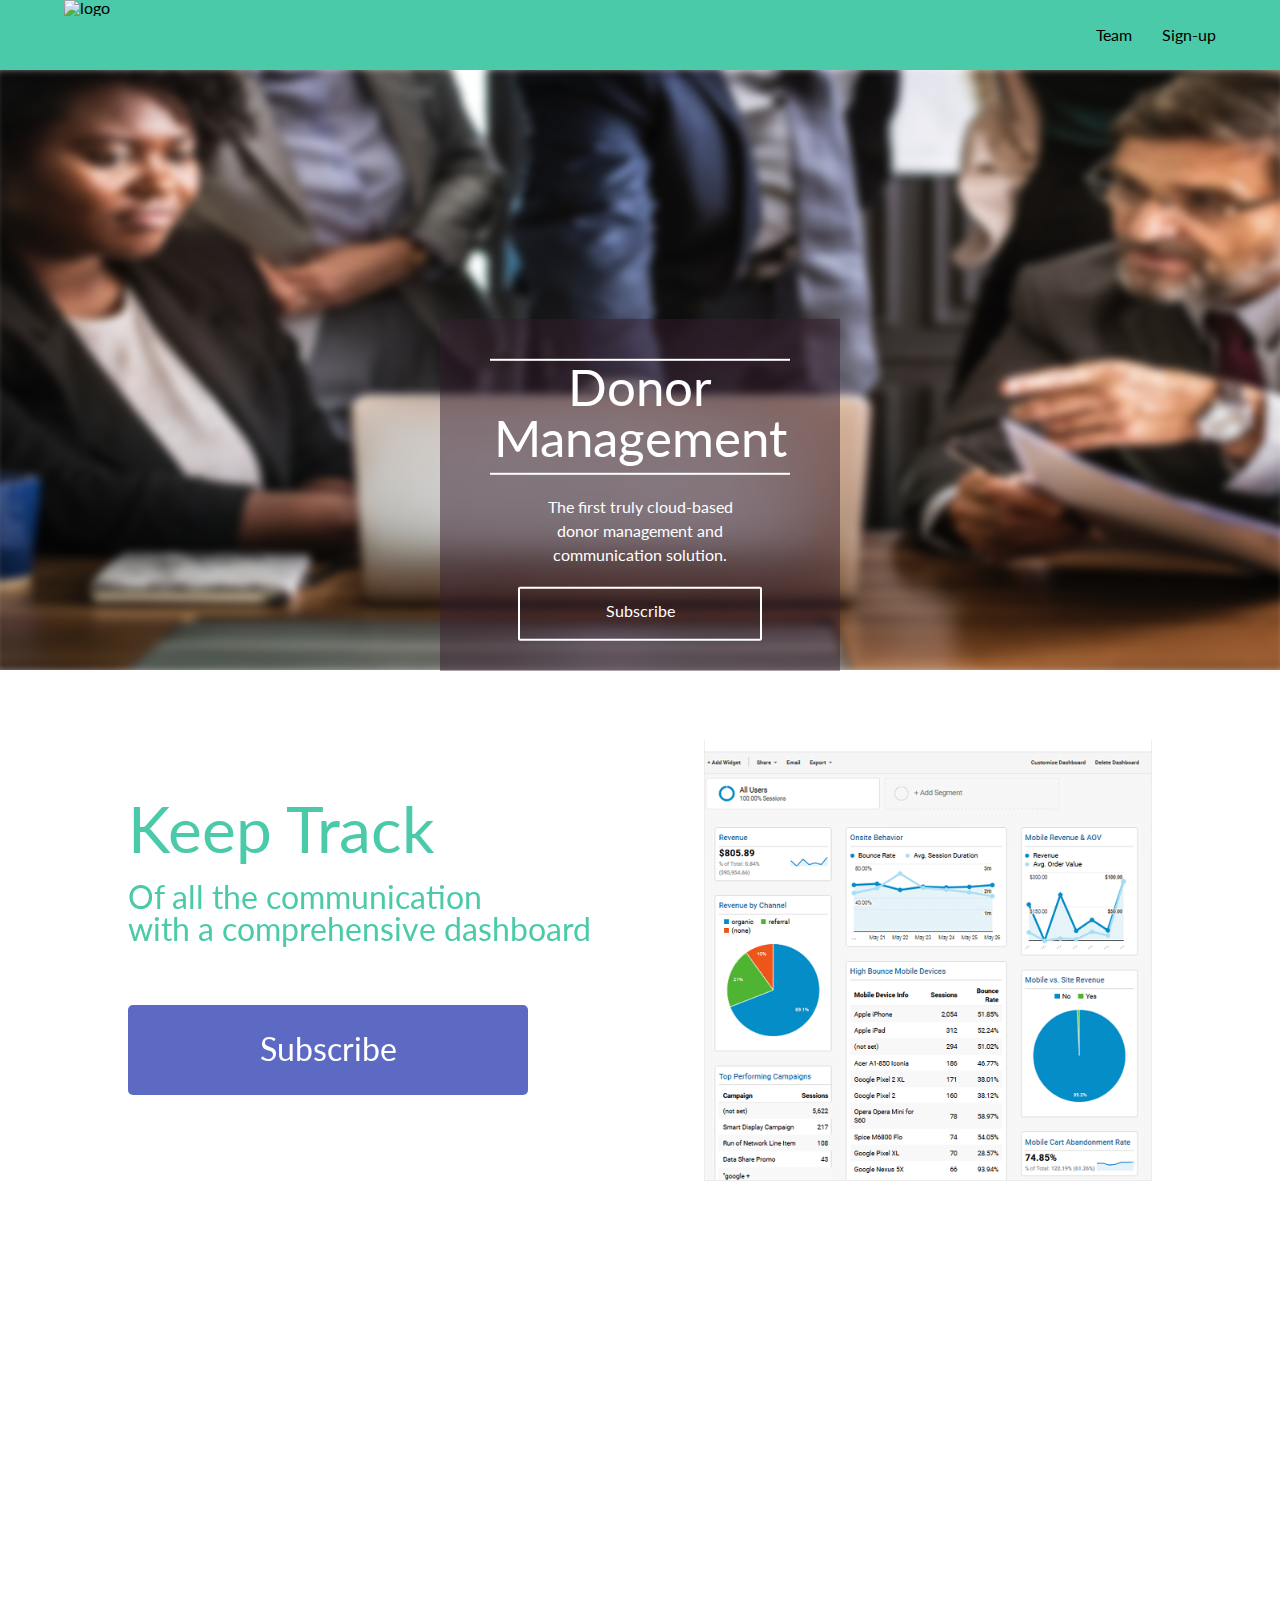
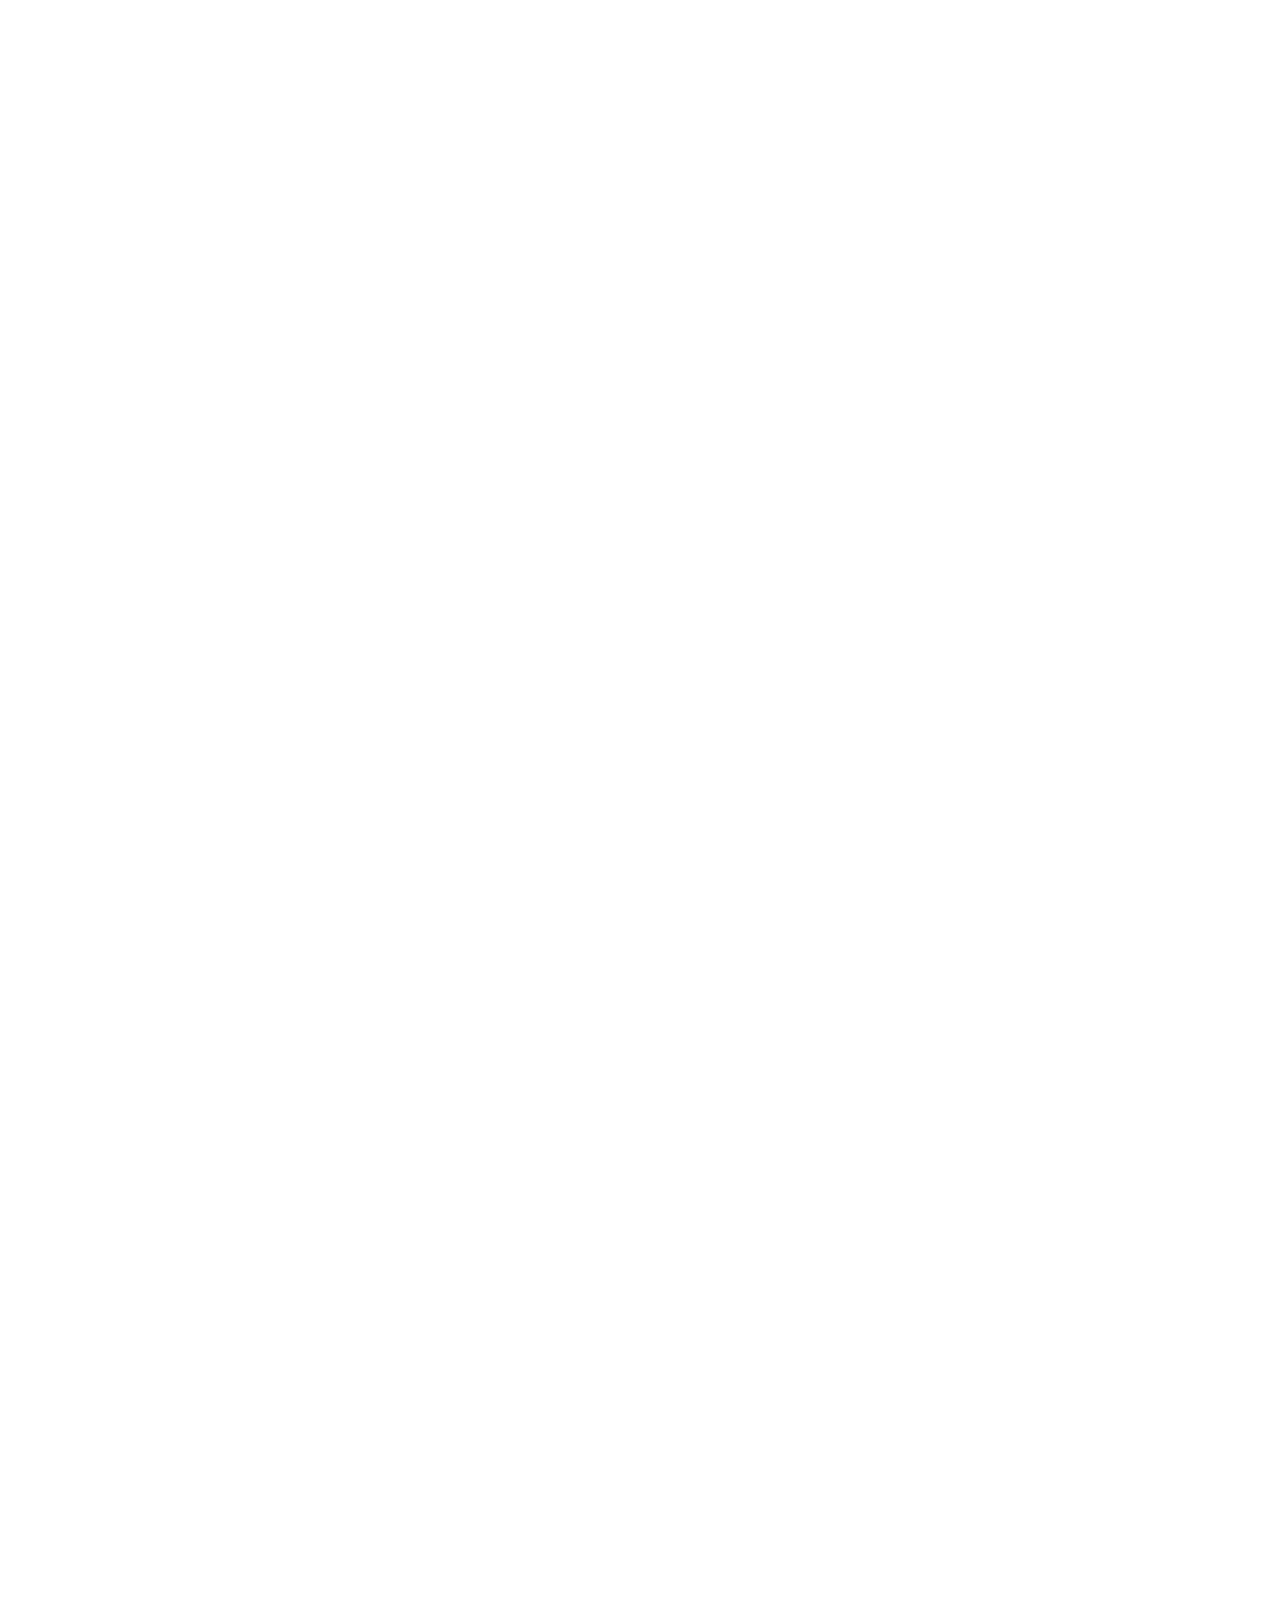
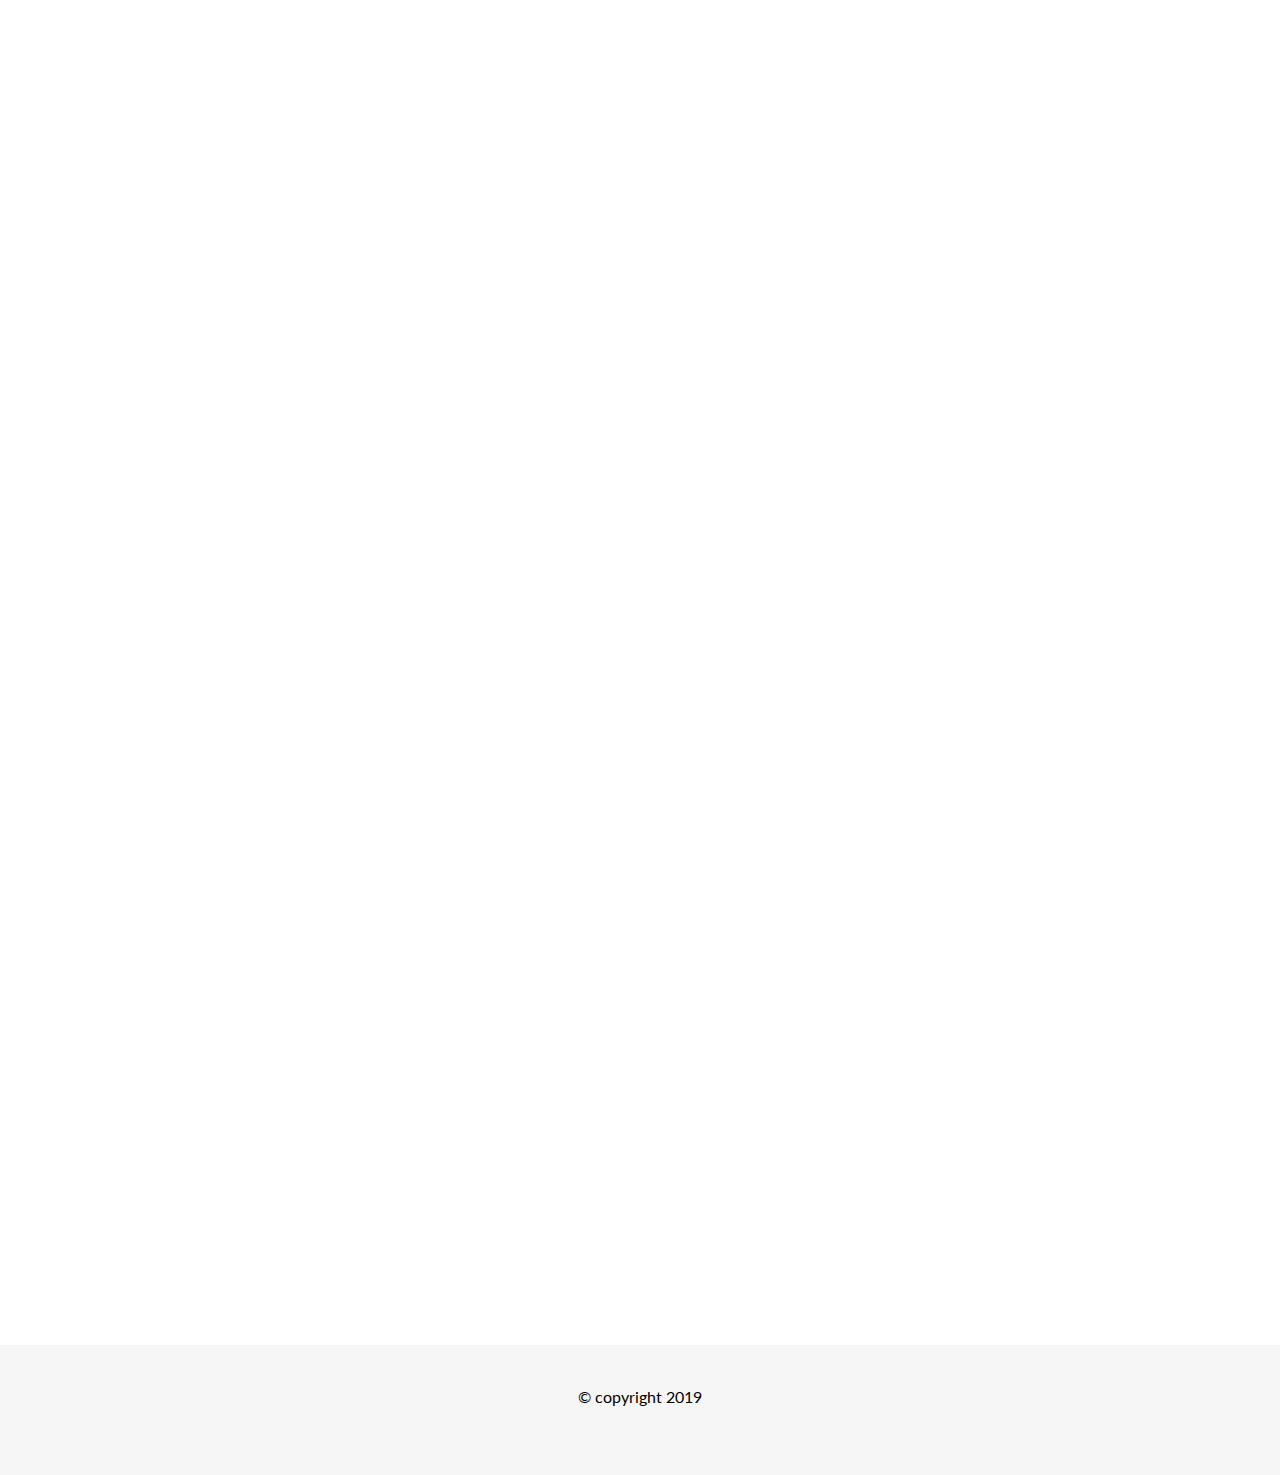
==== index.html @ 9c5316af "Completed features section" ====
<!DOCTYPE html>

<html lang="en">
<html>
  <head>
    <meta charset="utf-8">
    <meta name="viewport" content="width=device-width, initial-scale=1.0">

    <title>Donor Management</title>
    <link rel="icon" type="image/png" sizes="64x64" href="assets/favicon.png">
    <link rel="stylesheet" type="text/css" media="screen" href="./CSS/index.css" />
    <link href="https://fonts.googleapis.com/css?family=Lato" rel="stylesheet">
    <link rel="stylesheet" href="https://use.fontawesome.com/releases/v5.7.2/css/all.css" integrity="sha384-fnmOCqbTlWIlj8LyTjo7mOUStjsKC4pOpQbqyi7RrhN7udi9RwhKkMHpvLbHG9Sr" crossorigin="anonymous">
    <link rel="stylesheet" href="https://unpkg.com/aos@next/dist/aos.css" />
    <script src="javascript/index.js" async></script>
  </head>
  <body>
    <div class="container">
      <div class="navbar">
        <div class="logo">
          <img href="index.html" src="assets/logo-black.png" alt="logo">
          <!-- <h3>DM</h3> -->
        </div>
        
        <div class="nav-items">
          <nav>
            <a href="team/team.html">Team</a>
            <a href="https://donor-management-lambda.netlify.com/login">Sign-up</a>
          </nav>
        </div>
      </div>

<!-- Header image and text -->
      <header>
        <div class="img-container">
          <img src="assets/header-image.jpg" alt="">
          <div class="img-text">
            <h2>Donor Management</h2>
            <p>The first truly cloud-based <br> donor management and <br> communication solution.</p>
            <a href="https://donor-management-lambda.netlify.com/login">
              <div class="button">
                <p>Subscribe</p>
              </div>
            </a>
          </div>
        </div>
      </header>

<!-- main body and content of the page -->
      <div class="main-content">
        <section class="solution" data-aos="fade-in" data-aos-delay="100">
          <div class="solution-container">
            <div class="solution-heading">
              <h1>Keep Track</h1>
              <h3>Of all the communication <br> with a comprehensive dashboard</h3>
              <a href="https://donor-management-lambda.netlify.com/login">
                <div class="button">
                    <p>Subscribe</p>
                </div>
              </a>
            </div>
            <div class="small-image">
              <img src="assets/dashboard.png" alt="">
            </div>
          </div>
        </section>

        <section class="features" data-aos="fade-in" data-aos-delay="100">
          <div class="feature-container">
            <div class="feature">
              <img src="assets/access-donors.jpg" alt="">
              <div class="text">
                <h3>Create and manage Donor records</h3>
                <p>Users can create the database of Donors by importing them seamlessly from various sources. That data can be access and analysed anytime and anywhere in the world with an internet connection. The data can be updated anytime and the changes will be reflected in real time to all the users.</p>
              </div>
            </div>
            <div class="feature-reverse">
                <div class="text">
                  <h3>Access and manage campaign records</h3>
                  <p>With our application, users will have access to real time data related to their fund-raising campaign. Information like mode of donation, date, Donor's details, etc. Users can set a fund-raising target and keep track of the current situation. Users can also track and manage the data related to utilization of the funds raised in a campaign.</p>
                </div>
                <img src="assets/access-campaign.jpg" alt="">
            </div>
            <div class="feature">
                <img src="assets/email.jpg" alt="">
                <div class="text">
                  <h3>Auto emailing to all or selected Donors</h3>
                  <p>Users can record and update the contact details of their Donors. They can use it for contacting the Donors for future campaigns, or sharing fund-utilization status, or just for saying thank you. Users can also keep track of their correspondence with Donors like, last contacted, purpose of contacting, mode of contacting, or outcome of the same.</p>
                </div>
            </div>
            <div class="feature-reverse">
                <div class="text">
                  <h3>integrated accounting and marketing</h3>
                  <p>Donor Management application has an integrated accounting and marketing feature. With this, users can market their campaign, or cause, and maintain accounts for the same. This way users can have all the data ready for their reporting and tax filing purposes.</p>
                </div>
                <img src="assets/integerated.jpg" alt="">
            </div>
          </div>
        </section>

        <section class="customer-reviews" data-aos="fade-in" data-aos-delay="100">
          <h2>What our customers say about us? <h2>
          <div class="review">
            <img src="assets/display_pic.png" alt="">
            <p class="about">Bill Gates, Gates Foundation</p>
            <p>"This is the best thing ever happened to our Hospital!"</p>
          </div>
          <div class="review">
            <img src="assets/display_pic.png" alt="">
            <p class="about">Warren Buffet</p>
            <p>"I love DM. I'm going to hire them everytime for my fund-raising!"</p>
          </div>
          <div class="review">
            <img src="assets/display_pic.png" alt="">
            <p class="about">COO of Google Inc.</p>
            <p>"These guys are just awesome!"</p>
          </div>
          <div class="review">
            <img src="assets/display_pic.png" alt="">
            <p class="about">CTO of School Inc.</p>
            <p>"I just cannot tell you how happy I am with this!"</p>
          </div>
        </section>

        <section class="faqs" data-aos="fade-in" data-aos-delay="100">
          <h2>FAQ</h2>
          <div class="faq-container">
            <div class="faq">
              <p class="question">This is the best thing ever happened to our Hospital</p>
              <p class="answer">This is the best thing ever happened to our HospitalThis is the best thing ever happened to our HospitalThis is the best thing ever happened to our Hospital</p>
            </div>
            <div class="faq">
                <p class="question">This is the best thing ever happened to our Hospital</p>
                <p class="answer">This is the best thing ever happened to our HospitalThis is the best thing ever happened to our HospitalThis is the best thing ever happened to our Hospital</p>
            </div>
            <div class="faq">
                <p class="question">This is the best thing ever happened to our Hospital</p>
                <p class="answer">This is the best thing ever happened to our HospitalThis is the best thing ever happened to our HospitalThis is the best thing ever happened to our Hospital</p>
            </div>
            <div class="faq">
                <p class="question">This is the best thing ever happened to our Hospital</p>
                <p class="answer">This is the best thing ever happened to our HospitalThis is the best thing ever happened to our HospitalThis is the best thing ever happened to our Hospital</p>
            </div>
            <div class="faq">
                <p class="question">This is the best thing ever happened to our Hospital</p>
                <p class="answer">This is the best thing ever happened to our HospitalThis is the best thing ever happened to our HospitalThis is the best thing ever happened to our Hospital</p>
            </div>
            <div class="faq">
                <p class="question">This is the best thing ever happened to our Hospital</p>
                <p class="answer">This is the best thing ever happened to our HospitalThis is the best thing ever happened to our HospitalThis is the best thing ever happened to our Hospital</p>
            </div>
          </div>
        </section>

        <section class="subscribe" data-aos="fade-in" data-aos-delay="100">
          <h2>Think no more and claim your free first month!</h2>
          <a href="https://donor-management-lambda.netlify.com/login">
           <div class="button">
              <p>Subscribe</p>
            </div>
          </a>
        </section>

      </div>

      <footer>
          <div class="footer-content">
          <!-- <div class="contact">
            <i class="fab fa-facebook-f fa-2x"></i> 
            <i class="fab fa-twitter fa-2x"></i> 
            <i class="fab fa-linkedin-in fa-2x"></i>
            <i class="fab fa-instagram fa-2x"></i> 
          </div> -->

          <div class="copyright">
            <p>&copy copyright 2019</p>
          </div>
        </div>
      </footer>
    </div>
    <script src="https://unpkg.com/aos@next/dist/aos.js"></script>
    <script>
      AOS.init();
    </script>
  </body>
</html>
---- CSS/index.css ----
/* http://meyerweb.com/eric/tools/css/reset/ 
   v2.0 | 20110126
   License: none (public domain)
*/
html,
body,
div,
span,
applet,
object,
iframe,
h1,
h2,
h3,
h4,
h5,
h6,
p,
blockquote,
pre,
a,
abbr,
acronym,
address,
big,
cite,
code,
del,
dfn,
em,
img,
ins,
kbd,
q,
s,
samp,
small,
strike,
strong,
sub,
sup,
tt,
var,
b,
u,
i,
center,
dl,
dt,
dd,
ol,
ul,
li,
fieldset,
form,
label,
legend,
table,
caption,
tbody,
tfoot,
thead,
tr,
th,
td,
article,
aside,
canvas,
details,
embed,
figure,
figcaption,
footer,
header,
hgroup,
menu,
nav,
output,
ruby,
section,
summary,
time,
mark,
audio,
video {
  margin: 0;
  padding: 0;
  border: 0;
  font-size: 100%;
  font: inherit;
  vertical-align: baseline;
}
/* HTML5 display-role reset for older browsers */
article,
aside,
details,
figcaption,
figure,
footer,
header,
hgroup,
menu,
nav,
section {
  display: block;
}
body {
  line-height: 1;
}
ol,
ul {
  list-style: none;
}
blockquote,
q {
  quotes: none;
}
blockquote:before,
blockquote:after,
q:before,
q:after {
  content: '';
  content: none;
}
table {
  border-collapse: collapse;
  border-spacing: 0;
}
html,
body {
  font-family: 'Lato', sans-serif;
}
h1,
h2,
h3,
h4,
h5 {
  font-family: 'Lato', sans-serif;
}
h1 {
  font-size: 4rem;
  color: #4ACAA8;
}
h2 {
  font-size: 3.2rem;
  padding-bottom: 10px;
  color: #4ACAA8;
}
h3 {
  font-size: 2rem;
  padding-bottom: 10px;
  color: #4ACAA8;
}
h4 {
  font-size: 2.5rem;
  padding-bottom: 10px;
}
p {
  line-height: 1.5;
  font-size: 1rem;
  padding-bottom: 10px;
}
img {
  max-width: 100%;
  height: auto;
}
.container {
  width: 100%;
  margin: 0 auto;
}
@media (max-width: 550px) {
  .container {
    width: 90%;
  }
}
a {
  text-decoration: none;
}
.navbar {
  height: 70px;
  background-color: #4ACAA8;
  display: flex;
  justify-content: space-between;
  padding-left: 5%;
  padding-right: 5%;
  align-items: center;
  z-index: 100;
}
@media (max-width: 550px) {
}
.navbar nav {
  display: flex;
  width: 120px;
  justify-content: space-between;
}
@media (max-width: 550px) {
  .navbar nav {
    margin-bottom: 10px;
  }
}
.navbar nav a {
  cursor: pointer;
  text-decoration: none;
  color: black;
}
.logo {
  width: 70px;
  height: 70px;
  color: black;
}
@media (max-width: 550px) {
}
.logo h3 {
  color: black;
  padding-bottom: 0;
}
.logo img {
  width: 100%;
  height: 100%;
}
.img-container {
  width: 100%;
  height: 600px;
  overflow: hidden;
}
.img-container img {
  width: 100%;
  height: 100%;
  filter: blur(4px);
  transform: scale(1.01);
}
.img-container .img-text {
  color: #FFFFFF;
  position: absolute;
  width: 400px;
  background-color: black;
  background: rgba(52, 27, 43, 0.5);
  top: 55%;
  left: 50%;
  transform: translate(-50%, -50%);
  padding-top: 20px;
  padding-bottom: 20px;
  text-align: center;
}
@media (max-width: 550px) {
}
.img-container .img-text h2 {
  color: #FFFFFF;
  border-top: 2px solid #FFFFFF;
  border-bottom: 2px solid #FFFFFF;
  width: 300px;
  margin: 20px auto;
}
.img-container .img-text p {
  width: 250px;
  margin: auto;
}
.img-container .img-text .button {
  margin: 10px auto;
  width: 60%;
  height: 40px;
  padding-top: 10px;
  padding-bottom: auto;
  background-color: transparent;
  border-radius: 2px;
  text-align: center;
  font-size: 2rem;
  color: #FFFFFF;
  cursor: pointer;
  border: 2px solid #FFFFFF;
}
.img-container .img-text .button p {
  width: 100%;
}
.main-content {
  width: 100%;
  margin: 0 auto;
  padding: 0 0%;
}
/* ---------- Styling for solution section ---------- */
.solution {
  margin: 0 auto;
  padding: 20px 0;
}
.solution .solution-container {
  width: 80%;
  margin: 0 auto;
  margin-bottom: 20px;
  padding: 50px 0;
  display: flex;
  align-items: center;
  justify-content: space-between;
}
@media (max-width: 1200px) {
  .solution .solution-container {
    text-align: center;
    flex-direction: column;
  }
}
.solution .solution-container h1 {
  margin: 20px 0;
}
.solution .solution-container p {
  font-size: 1.6rem;
  color: #777777;
}
.solution .solution-container .button {
  margin: 50px auto;
  margin-left: 0;
  width: 400px;
  height: 70px;
  padding-top: 20px;
  padding-bottom: auto;
  background-color: #5C6AC4;
  border-radius: 5px;
  text-align: center;
  font-size: 2rem;
  color: #FFFFFF;
  cursor: pointer;
}
@media (max-width: 1200px) {
  .solution .solution-container .button {
    width: 100%;
    height: 50px;
    padding-top: 10px;
    padding-bottom: auto;
    background-color: #5C6AC4;
    border-radius: 5px;
    text-align: center;
    font-size: 2rem;
    color: #FFFFFF;
    cursor: pointer;
    padding-bottom: 10px;
  }
}
.solution .solution-container .button p {
  font-size: 2rem;
  color: #FFFFFF;
  padding-bottom: 0px;
}
.solution .solution-container .small-image {
  text-align: right;
}
@media (max-width: 1200px) {
  .solution .solution-container .small-image {
    text-align: center;
  }
}
.solution .solution-container .small-image img {
  width: 80%;
  height: 80%;
}
@media (max-width: 550px) {
  .solution .solution-container .small-image img {
    width: 100%;
    height: 100%;
  }
}
/* ---------- Styling for features section ---------- */
.features {
  background-color: #4ACAA8;
  padding: 30px 0;
}
.features .feature {
  display: flex;
  align-items: center;
  padding: 0 50px;
  margin: 30px 0;
}
@media (max-width: 550px) {
  .features .feature {
    display: flex;
    flex-direction: column;
  }
}
.features .feature .text {
  border-bottom: 2px solid #FFFFFF;
  padding-bottom: 30px;
}
.features .feature h3 {
  color: #FFFFFF;
}
.features .feature p {
  color: #FFFFFF;
}
.features .feature img {
  width: 250px;
  height: 250px;
  border-radius: 50%;
  margin: 0 30px;
}
@media (max-width: 550px) {
  .features .feature img {
    margin-bottom: 50px;
  }
}
.features .feature-reverse {
  display: flex;
  align-items: center;
  padding: 0 50px;
  margin: 30px 0;
}
@media (max-width: 550px) {
  .features .feature-reverse {
    display: flex;
    flex-direction: column-reverse;
  }
}
.features .feature-reverse .text {
  border-bottom: 2px solid #FFFFFF;
  padding-bottom: 30px;
}
.features .feature-reverse h3 {
  color: #FFFFFF;
}
.features .feature-reverse p {
  color: #FFFFFF;
}
.features .feature-reverse img {
  width: 250px;
  height: 250px;
  border-radius: 50%;
  margin: 0 30px;
}
@media (max-width: 550px) {
  .features .feature-reverse img {
    margin-bottom: 50px;
  }
}
.features .feature-container {
  width: 80%;
  margin: 0 auto;
  display: flex;
  justify-content: space-evenly;
  flex-wrap: wrap;
}
@media (max-width: 550px) {
  .features .feature-container {
    flex-direction: column;
  }
}
.features .feature-container .track {
  width: 25%;
  text-align: center;
  border-radius: 50%;
  margin: 20px 0;
}
@media (max-width: 550px) {
  .features .feature-container .track {
    width: 100%;
  }
}
.features .feature-container .track p {
  font-size: 1rem;
  margin: 15px 7px;
}
/* ---------- Styling for customer review section ---------- */
@keyframes fadein {
  from {
    opacity: 0;
  }
  to {
    opacity: 1;
  }
}
@keyframes fadeout {
  from {
    opacity: 1;
  }
  to {
    opacity: 0;
  }
}
.customer-reviews {
  padding: 40px;
  padding-top: 150px;
  text-align: center;
  height: 400px;
}
.customer-reviews h2 {
  color: #4ACAA8;
}
.customer-reviews .review {
  width: 40%;
  margin: 0 auto;
  margin-top: 40px;
  opacity: 1;
  animation: fadein 0.5s;
}
@media (max-width: 550px) {
  .customer-reviews .review {
    width: 100%;
  }
}
.customer-reviews .review-hide {
  display: none;
}
.customer-reviews img {
  width: 120px;
}
.customer-reviews .about {
  font-size: 1rem;
}
.customer-reviews p {
  font-size: 1.3rem;
  color: #777777;
}
/* ---------- Styling for FAQ section ---------- */
.faqs {
  text-align: center;
  background-color: #4ACAA8;
  padding-top: 30px;
  padding-bottom: 30px;
}
.faqs h2 {
  color: #FFFFFF;
}
.faqs .faq-container {
  width: 80%;
  display: flex;
  margin: 0 auto;
  flex-wrap: wrap;
  justify-content: space-around;
}
@media (max-width: 550px) {
  .faqs .faq-container {
    flex-direction: column;
  }
}
.faqs .faq-container .faq {
  width: 40%;
  text-align: left;
  margin-top: 40px;
  margin-bottom: 40px;
  color: black;
}
@media (max-width: 550px) {
  .faqs .faq-container .faq {
    width: 100%;
  }
}
.faqs .faq-container .faq p {
  font-size: 1.3rem;
}
.faqs .faq-container .question {
  font-weight: bold;
  font-style: italic;
}
/* ---------- Styling for subscribe section ---------- */
.subscribe {
  text-align: center;
  height: 300px;
  align-content: center;
  padding-top: 100px;
}
.subscribe .button {
  margin: 50px auto;
  width: 400px;
  height: 70px;
  padding-top: 20px;
  padding-bottom: auto;
  background-color: #5C6AC4;
  border-radius: 5px;
  text-align: center;
  font-size: 2rem;
  color: #FFFFFF;
  cursor: pointer;
}
@media (max-width: 550px) {
  .subscribe .button {
    width: 100%;
    height: 50px;
    padding-top: 10px;
    padding-bottom: auto;
    background-color: #5C6AC4;
    border-radius: 5px;
    text-align: center;
    font-size: 2rem;
    color: #FFFFFF;
    cursor: pointer;
    padding-bottom: 10px;
  }
}
.subscribe .button p {
  font-size: 2rem;
  color: #FFFFFF;
  padding-bottom: 0px;
}
footer {
  height: 70px;
  background-color: #F6F6F6;
  padding: 20px 0;
  padding-top: 40px;
}
@media (max-width: 550px) {
  footer {
    margin-top: 50px;
  }
}
.footer-content {
  width: 80%;
  margin: 0 auto;
}
.footer-content .contact {
  width: 30%;
  display: flex;
  justify-content: space-evenly;
  margin: 20px auto;
  margin-top: 40px;
}
@media (max-width: 550px) {
  .footer-content .contact {
    width: 60%;
  }
}
.footer-content .copyright {
  text-align: center;
}
.team {
  background-color: #F6F6F6;
  padding-top: 100px;
}
@media (max-width: 550px) {
  .team {
    text-align: center;
  }
}
.team h2,
.team h3 {
  color: black;
}
.team h3 {
  margin: 0 auto 20px 18%;
}
@media (max-width: 550px) {
  .team h3 {
    margin: auto;
  }
}
.team .team-member {
  padding: 50px 15% 50px 15%;
  display: flex;
  background-color: #F6F6F6;
}
@media (max-width: 550px) {
  .team .team-member {
    flex-direction: column;
  }
}
.team .team-member h3 {
  margin-left: 0;
}
@media (max-width: 550px) {
  .team .team-member h3 {
    margin-bottom: 20px;
  }
}
.team .team-member:hover {
  background-color: #FFFFFF;
}
.team .team-member img {
  width: 200px;
  height: 200px;
  border-radius: 50%;
  margin-right: 3%;
}
@media (max-width: 550px) {
  .team .team-member img {
    margin: 30px auto;
  }
}
@media (max-width: 550px) {
  .team .team-member p {
    margin-bottom: 20px;
  }
}
.team .team-member a {
  text-decoration: none;
}
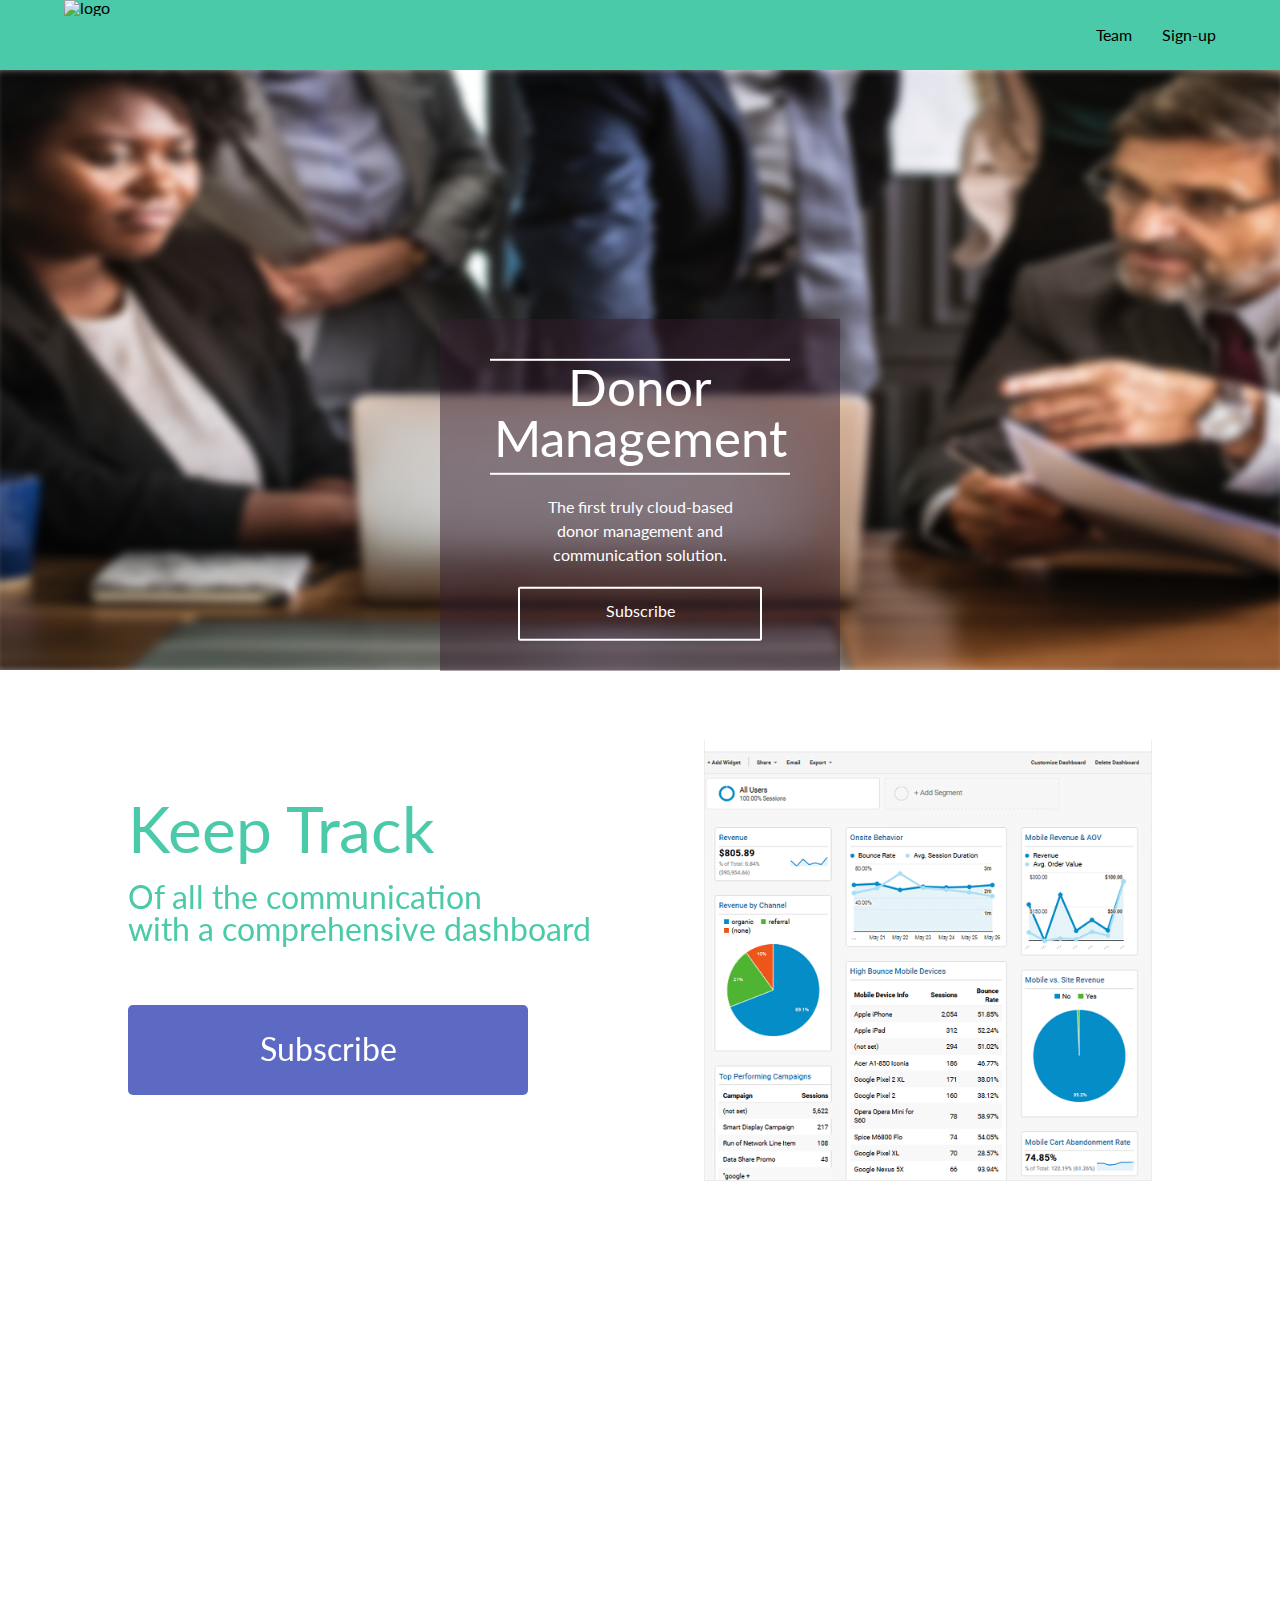
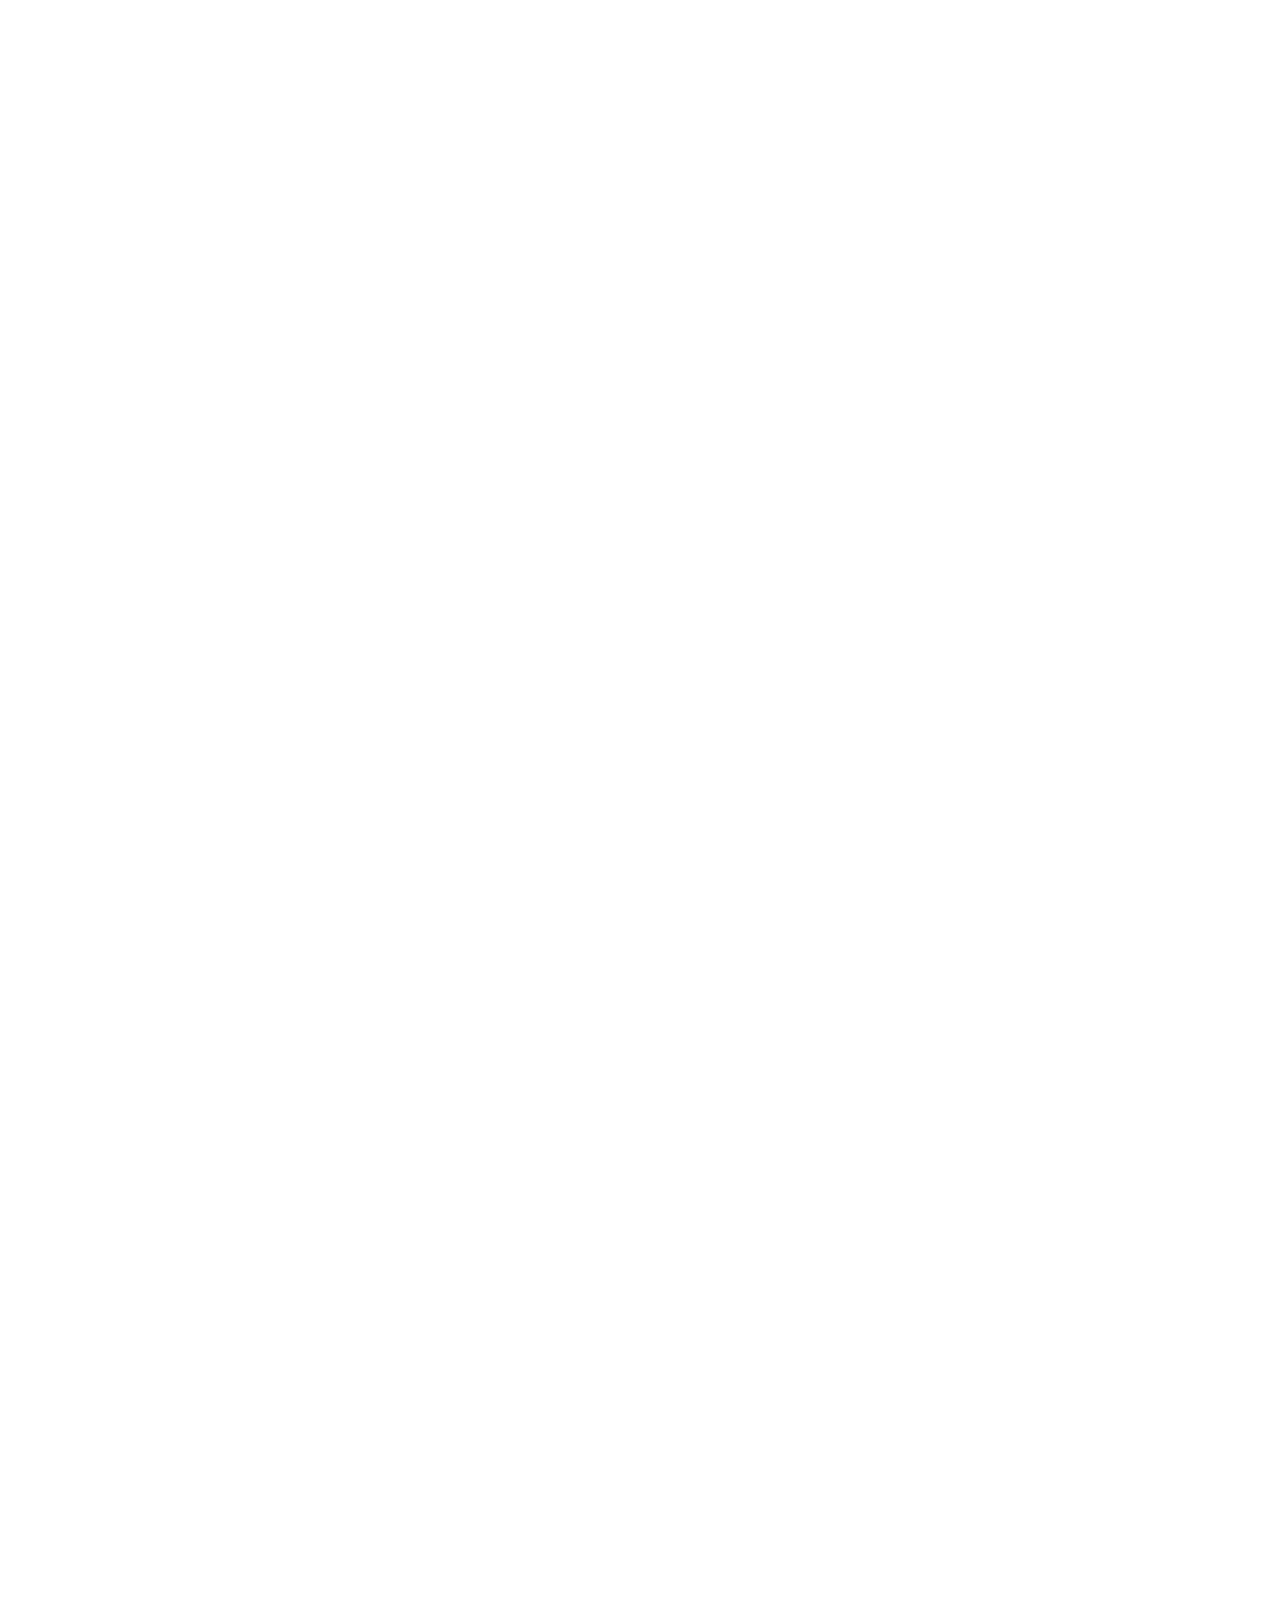
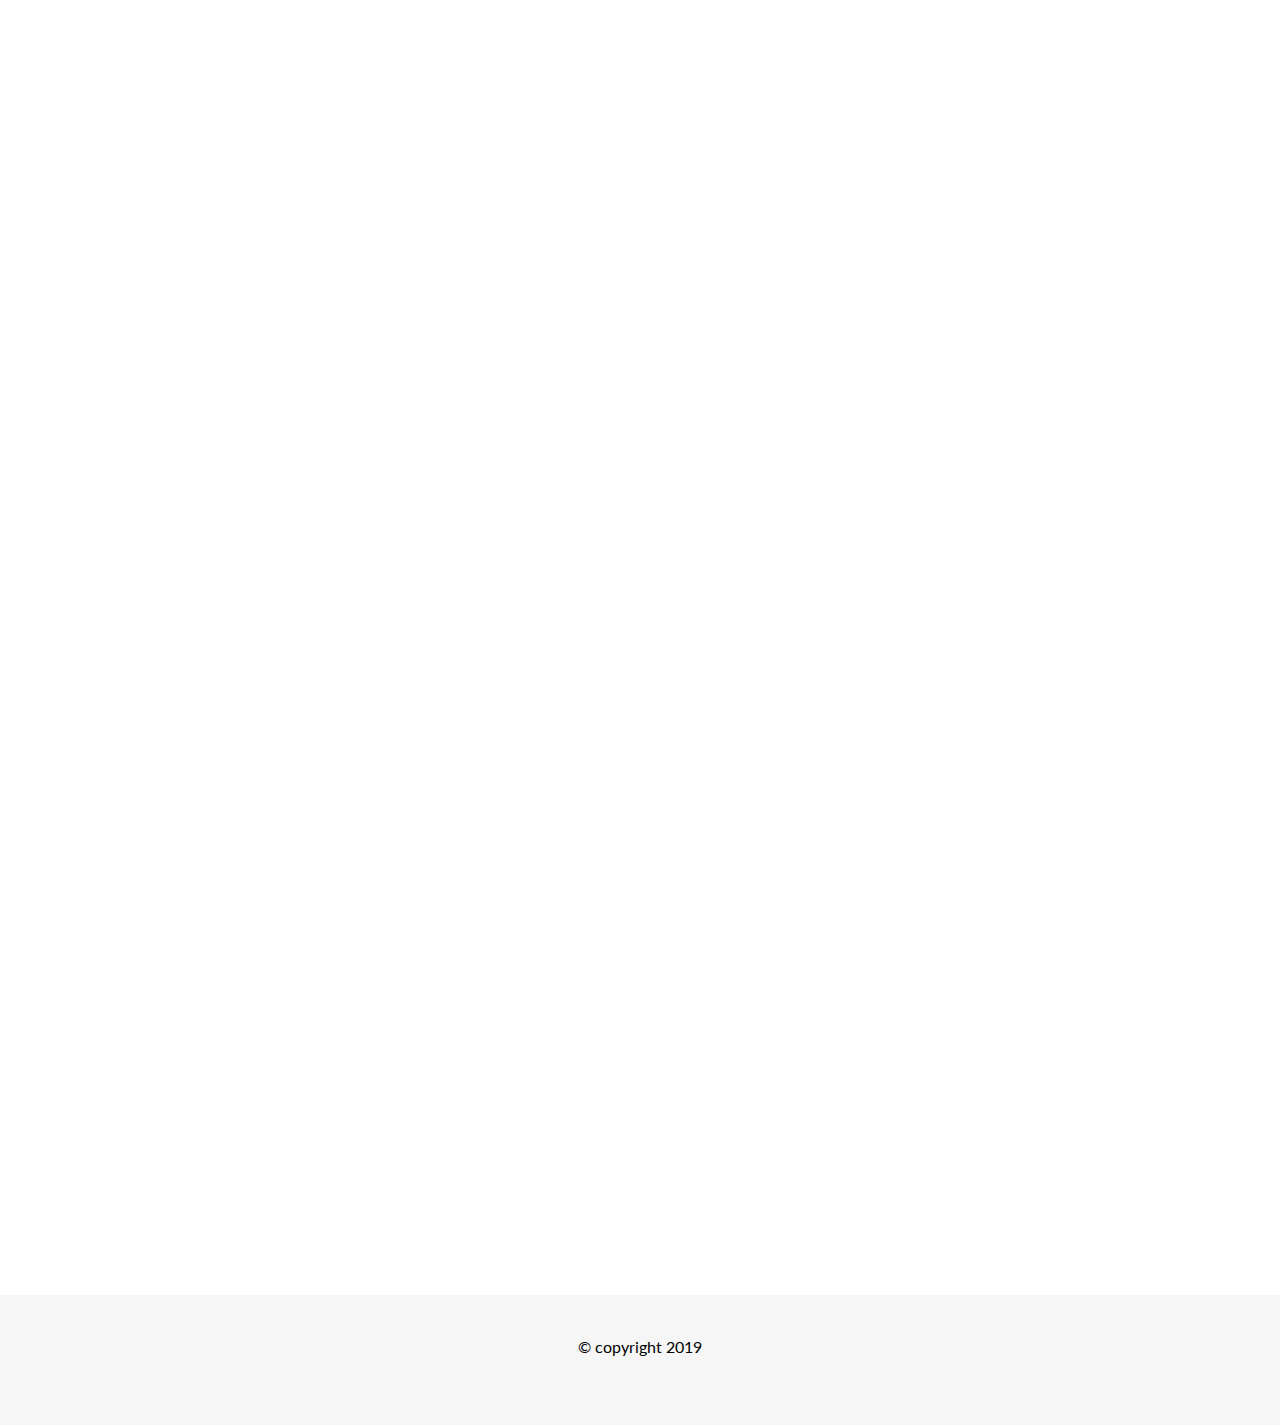
==== commit 701e48f2: "Completed customer review section." ====
--- a/index.html
+++ b/index.html
@@ -46,7 +46,8 @@
         </div>
       </header>
 
-<!-- main body and content of the page -->
+<!-- MAIN BODY ANND CONTENT OF THE PAGE -->
+<!-- Solution section -->
       <div class="main-content">
         <section class="solution" data-aos="fade-in" data-aos-delay="100">
           <div class="solution-container">
@@ -65,19 +66,20 @@
           </div>
         </section>
 
+<!-- features section -->
         <section class="features" data-aos="fade-in" data-aos-delay="100">
           <div class="feature-container">
             <div class="feature">
               <img src="assets/access-donors.jpg" alt="">
               <div class="text">
                 <h3>Create and manage Donor records</h3>
-                <p>Users can create the database of Donors by importing them seamlessly from various sources. That data can be access and analysed anytime and anywhere in the world with an internet connection. The data can be updated anytime and the changes will be reflected in real time to all the users.</p>
+                <p>Users can create a database of Donors by importing them seamlessly from various sources. That data can be accessed and analyzed anytime and anywhere in the world with an internet connection. The data can be updated anytime and the changes will be reflected in real time to all the users.</p>
               </div>
             </div>
             <div class="feature-reverse">
                 <div class="text">
                   <h3>Access and manage campaign records</h3>
-                  <p>With our application, users will have access to real time data related to their fund-raising campaign. Information like mode of donation, date, Donor's details, etc. Users can set a fund-raising target and keep track of the current situation. Users can also track and manage the data related to utilization of the funds raised in a campaign.</p>
+                  <p>With our application, users will have access to real-time data related to their fund-raising campaign. Information like mode of donation, date, Donor's details, etc. Users can set a fund-raising target and keep track of the current situation. Users can also track and manage the data related to the utilization of the funds raised in a campaign.</p>
                 </div>
                 <img src="assets/access-campaign.jpg" alt="">
             </div>
@@ -85,7 +87,7 @@
                 <img src="assets/email.jpg" alt="">
                 <div class="text">
                   <h3>Auto emailing to all or selected Donors</h3>
-                  <p>Users can record and update the contact details of their Donors. They can use it for contacting the Donors for future campaigns, or sharing fund-utilization status, or just for saying thank you. Users can also keep track of their correspondence with Donors like, last contacted, purpose of contacting, mode of contacting, or outcome of the same.</p>
+                  <p>Users can record and update the contact details of their Donors. They can use it for contacting the Donors for future campaigns or sharing fund-utilization status, or just for saying thank you. Users can also keep track of their correspondence with Donors like, last contacted, the purpose of contacting, mode of contact, or outcome of the same.</p>
                 </div>
             </div>
             <div class="feature-reverse">
@@ -98,30 +100,32 @@
           </div>
         </section>
 
+<!-- Customer reviews section -->
         <section class="customer-reviews" data-aos="fade-in" data-aos-delay="100">
           <h2>What our customers say about us? <h2>
           <div class="review">
-            <img src="assets/display_pic.png" alt="">
-            <p class="about">Bill Gates, Gates Foundation</p>
-            <p>"This is the best thing ever happened to our Hospital!"</p>
+            <img src="assets/reviewer1.jpeg" alt="">
+            <p class="about">Frank Murray <br> Executive Director of Murray Foundation</p>
+            <p>"Their software has so many useful features. They have made our job easy."</p>
           </div>
           <div class="review">
-            <img src="assets/display_pic.png" alt="">
-            <p class="about">Warren Buffet</p>
-            <p>"I love DM. I'm going to hire them everytime for my fund-raising!"</p>
+            <img src="assets/reviewer2.png" alt="">
+            <p class="about">Diana Graham <br> President of Child Care Association</p>
+            <p>"Me and my team just love DM! I'm glad we used DM for our campaign."</p>
           </div>
           <div class="review">
-            <img src="assets/display_pic.png" alt="">
-            <p class="about">COO of Google Inc.</p>
-            <p>"These guys are just awesome!"</p>
+            <img src="assets/reviewer3.jpeg" alt="">
+            <p class="about">Rebecca Sharp <br> COO of Apollo Hospitals</p>
+            <p>"DM is just awesome! Too good to be true."</p>
           </div>
           <div class="review">
-            <img src="assets/display_pic.png" alt="">
-            <p class="about">CTO of School Inc.</p>
-            <p>"I just cannot tell you how happy I am with this!"</p>
+            <img src="assets/reviewer4.jpg" alt="">
+            <p class="about">Rajeev Khandelwal <br> National Elementary School</p>
+            <p>"My team is very happy with this application. I recommend it to every organization dealing with donor management."</p>
           </div>
         </section>
 
+<!-- FAQs section -->
         <section class="faqs" data-aos="fade-in" data-aos-delay="100">
           <h2>FAQ</h2>
           <div class="faq-container">
--- a/CSS/index.css
+++ b/CSS/index.css
@@ -473,12 +473,13 @@
 }
 .customer-reviews {
   padding: 40px;
-  padding-top: 150px;
+  padding-top: 100px;
   text-align: center;
   height: 400px;
 }
 .customer-reviews h2 {
   color: #4ACAA8;
+  padding-bottom: 30px;
 }
 .customer-reviews .review {
   width: 40%;
@@ -496,7 +497,8 @@
   display: none;
 }
 .customer-reviews img {
-  width: 120px;
+  width: 150px;
+  border-radius: 50%;
 }
 .customer-reviews .about {
   font-size: 1rem;
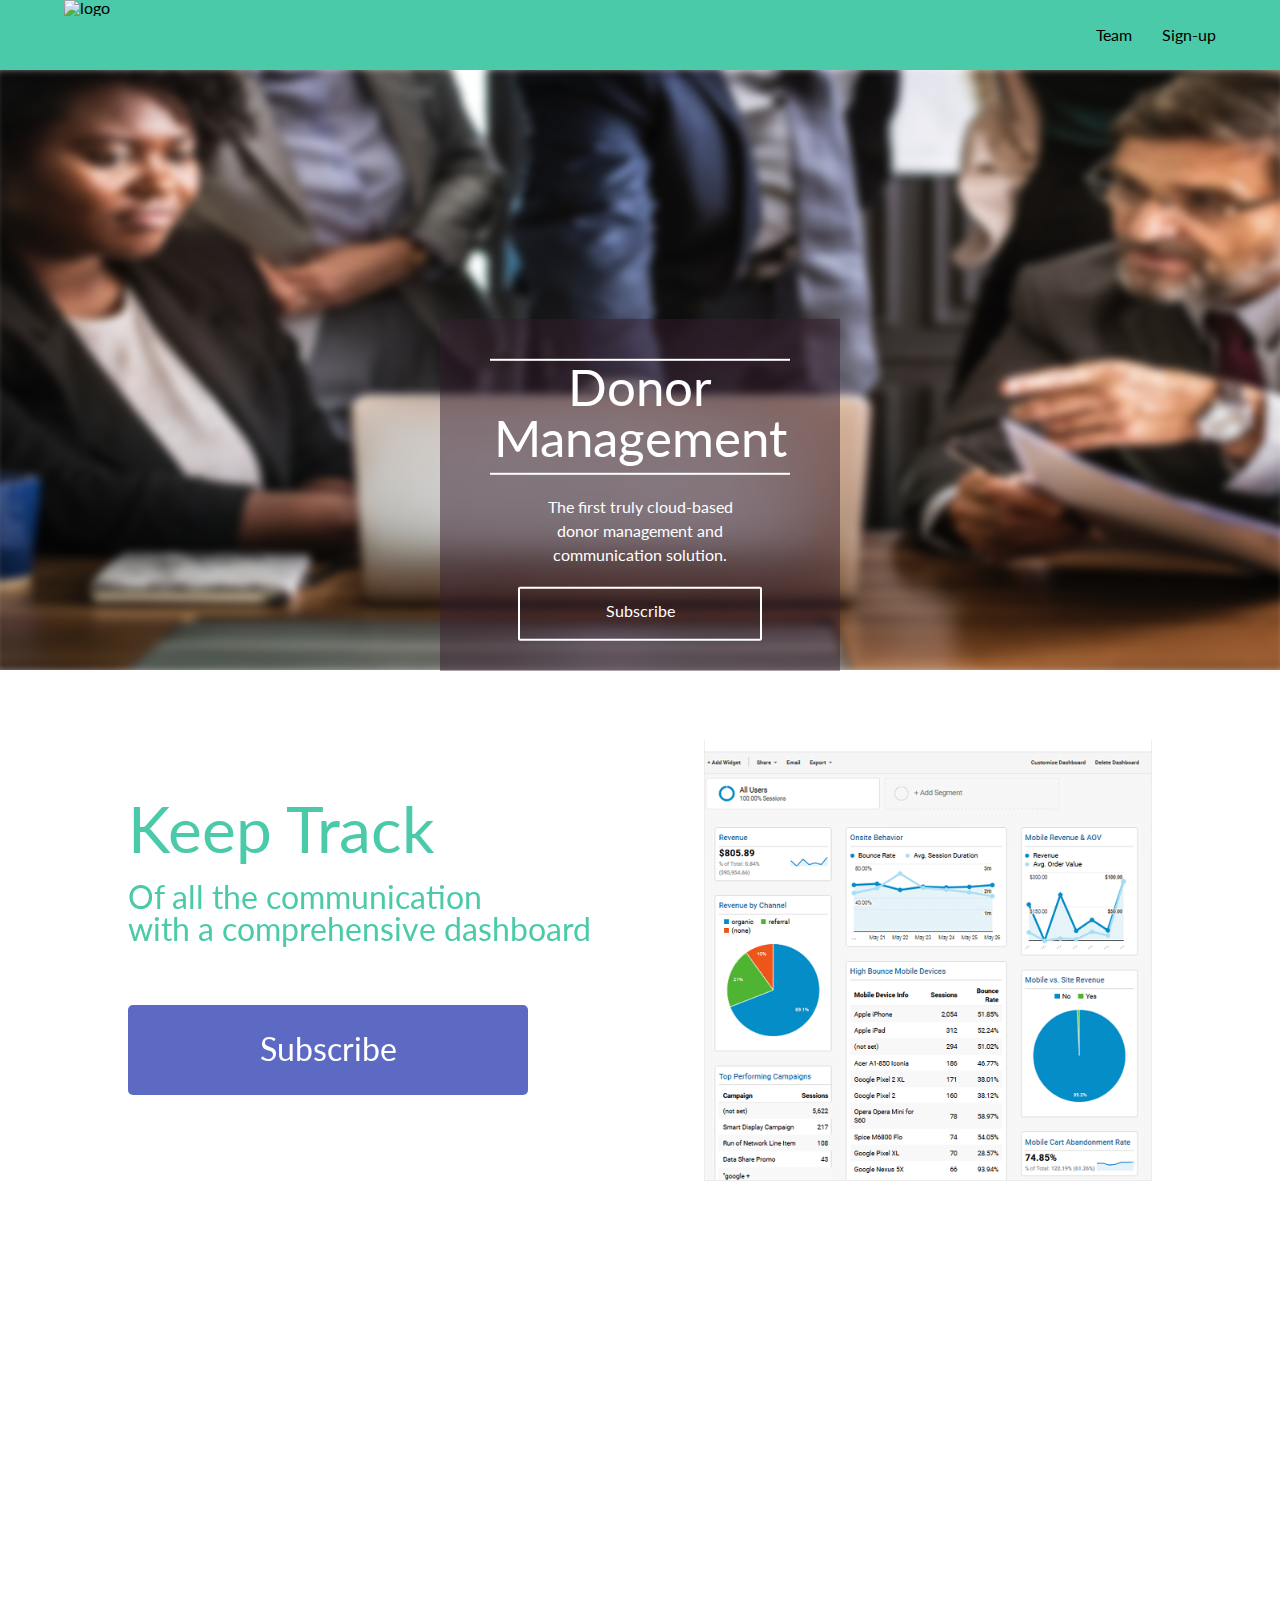
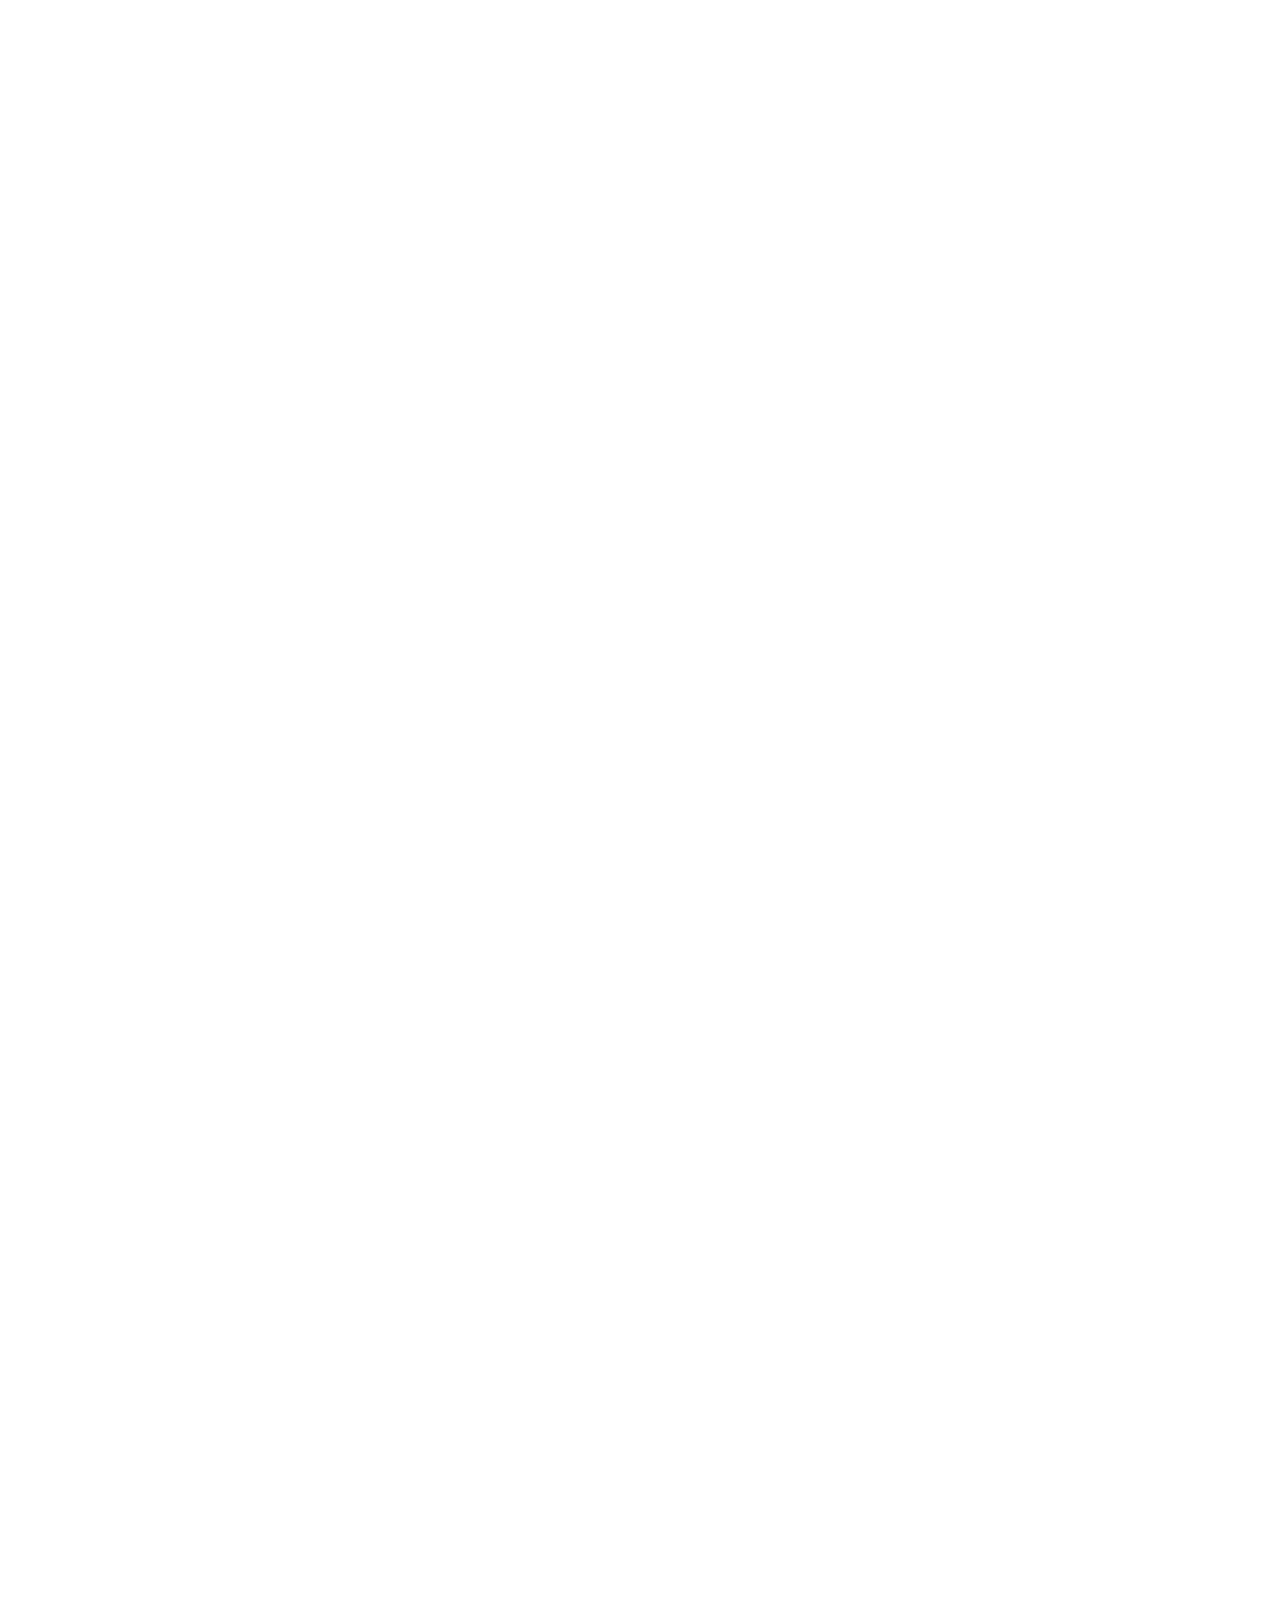
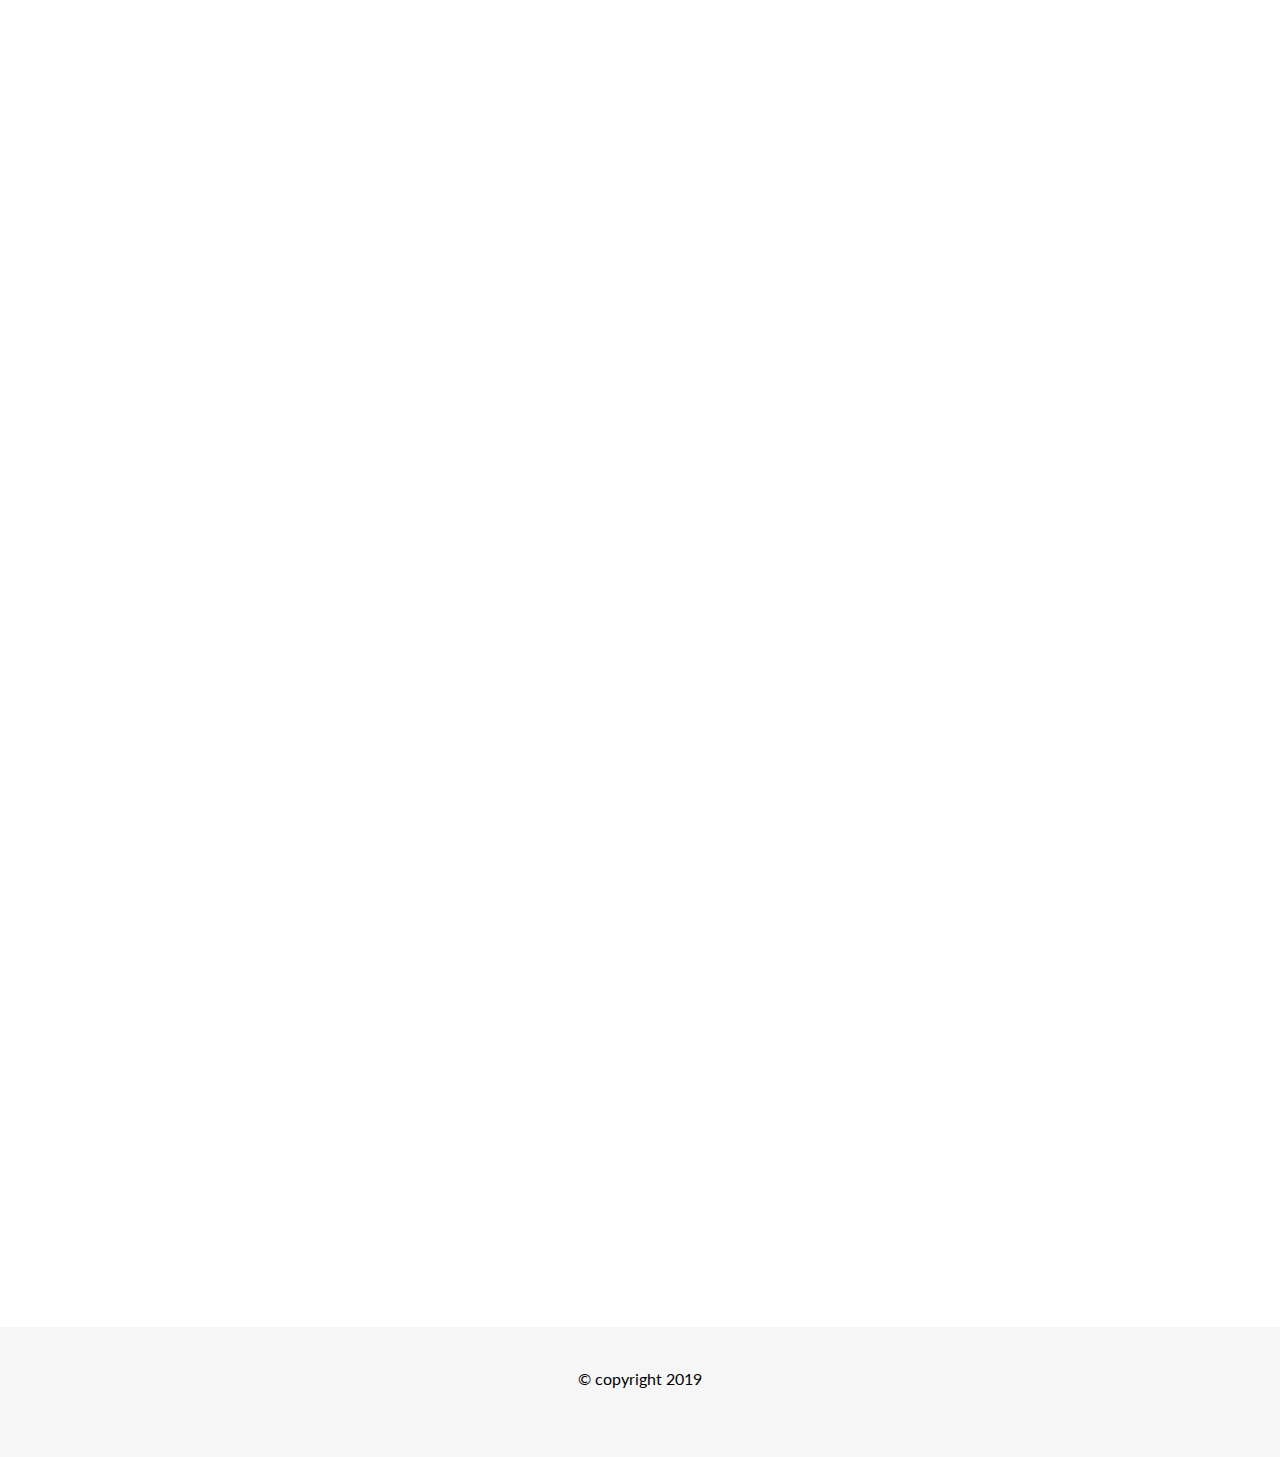
==== commit cf82ddd9: "Completed FAQ section." ====
--- a/index.html
+++ b/index.html
@@ -130,28 +130,28 @@
           <h2>FAQ</h2>
           <div class="faq-container">
             <div class="faq">
-              <p class="question">This is the best thing ever happened to our Hospital</p>
-              <p class="answer">This is the best thing ever happened to our HospitalThis is the best thing ever happened to our HospitalThis is the best thing ever happened to our Hospital</p>
+              <p class="question">What is Donor Management (DM)?</p>
+              <p class="answer">DM is a cloud-based application designed to make your fund-raising smarter and faster by centralizing donor information and logging their interactions with you.</p>
             </div>
             <div class="faq">
-                <p class="question">This is the best thing ever happened to our Hospital</p>
-                <p class="answer">This is the best thing ever happened to our HospitalThis is the best thing ever happened to our HospitalThis is the best thing ever happened to our Hospital</p>
+                <p class="question">How DM can help us in fund-raising?</p>
+                <p class="answer">DM helps you keep track of all your customer information and interactions in a single place. Log calls, respond to hot leads, work opportunities, and check dashboards no matter where you are.</p>
             </div>
             <div class="faq">
-                <p class="question">This is the best thing ever happened to our Hospital</p>
-                <p class="answer">This is the best thing ever happened to our HospitalThis is the best thing ever happened to our HospitalThis is the best thing ever happened to our Hospital</p>
+                <p class="question">Is my organization to small to use DM?</p>
+                <p class="answer">DM is a cloud-based, software-as-a-service (SaaS) model, so the software scales easily to accommodate every organization size, from individual fund-raisers to global fund-raisers.</p>
             </div>
             <div class="faq">
-                <p class="question">This is the best thing ever happened to our Hospital</p>
-                <p class="answer">This is the best thing ever happened to our HospitalThis is the best thing ever happened to our HospitalThis is the best thing ever happened to our Hospital</p>
+                <p class="question">Does DM work on my mobile device?</p>
+                <p class="answer">Yes. Our DM web app is supported on mobile devices through a web browser with internet connection.</p>
             </div>
             <div class="faq">
-                <p class="question">This is the best thing ever happened to our Hospital</p>
-                <p class="answer">This is the best thing ever happened to our HospitalThis is the best thing ever happened to our HospitalThis is the best thing ever happened to our Hospital</p>
+                <p class="question">How secure is my data on DM's servers?</p>
+                <p class="answer">DM is built on a robust and flexible security architecture trusted by companies around the world, including those in the most heavily regulated industries — from financial services, to healthcare, to the government.</p>
             </div>
             <div class="faq">
-                <p class="question">This is the best thing ever happened to our Hospital</p>
-                <p class="answer">This is the best thing ever happened to our HospitalThis is the best thing ever happened to our HospitalThis is the best thing ever happened to our Hospital</p>
+                <p class="question">How long is the DM setup process?</p>
+                <p class="answer">The time it takes to configure DM differs depending on your use case, yet compared to non-cloud-based applications, setup is a breeze. And for less complicated campaigns, you can be up and running in a matter of minutes.</p>
             </div>
           </div>
         </section>
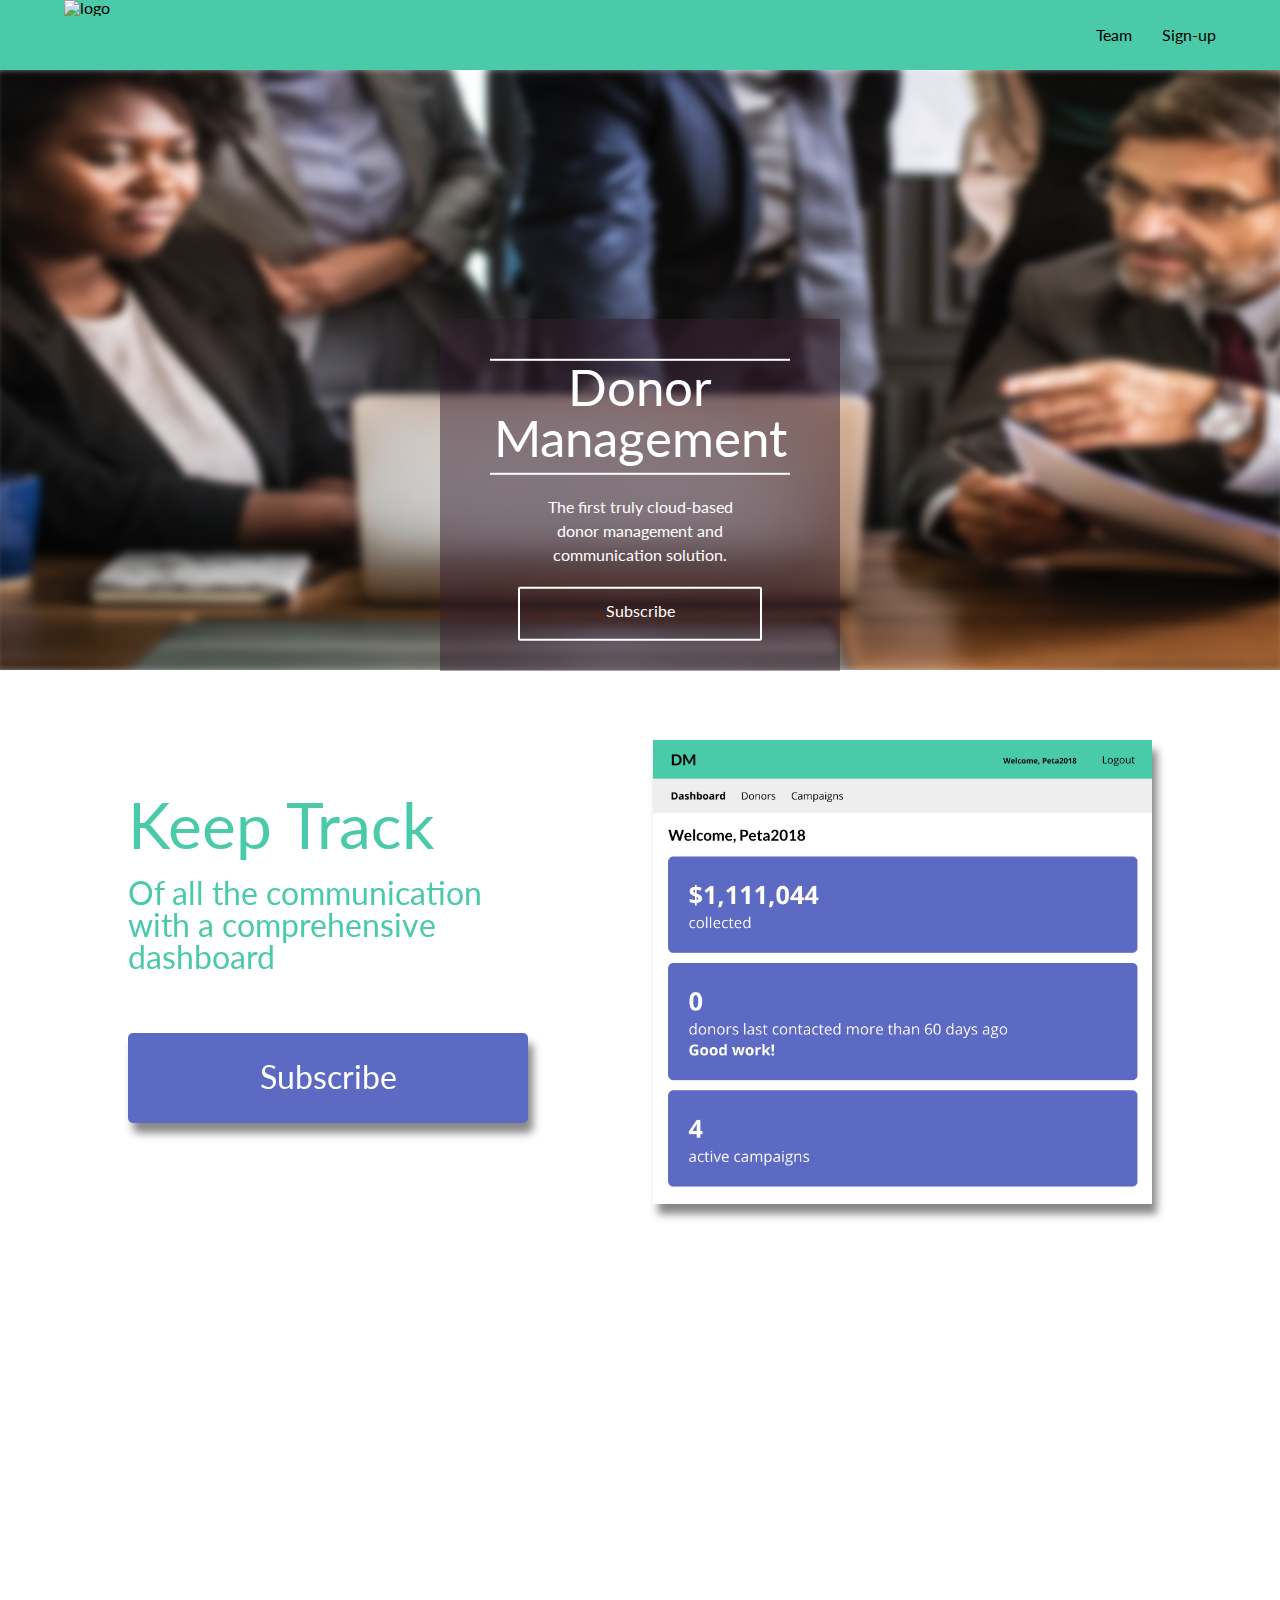
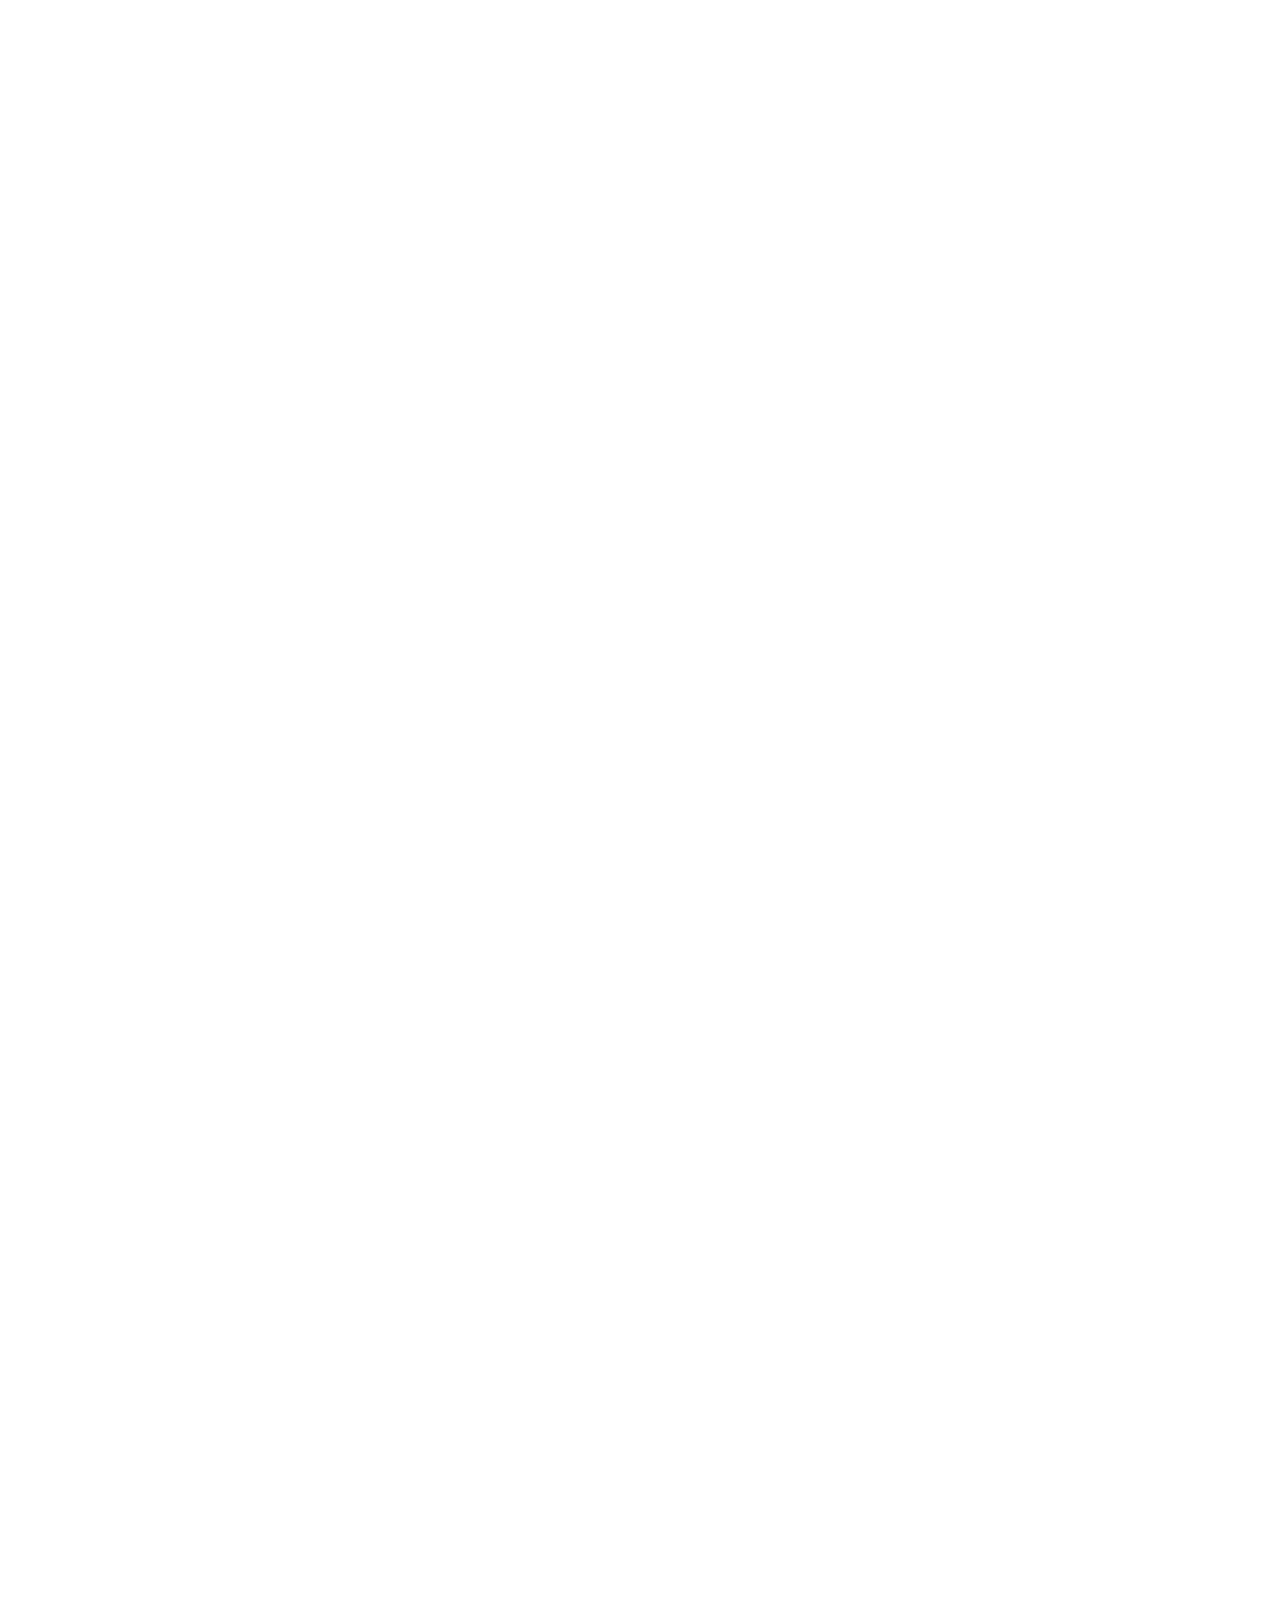
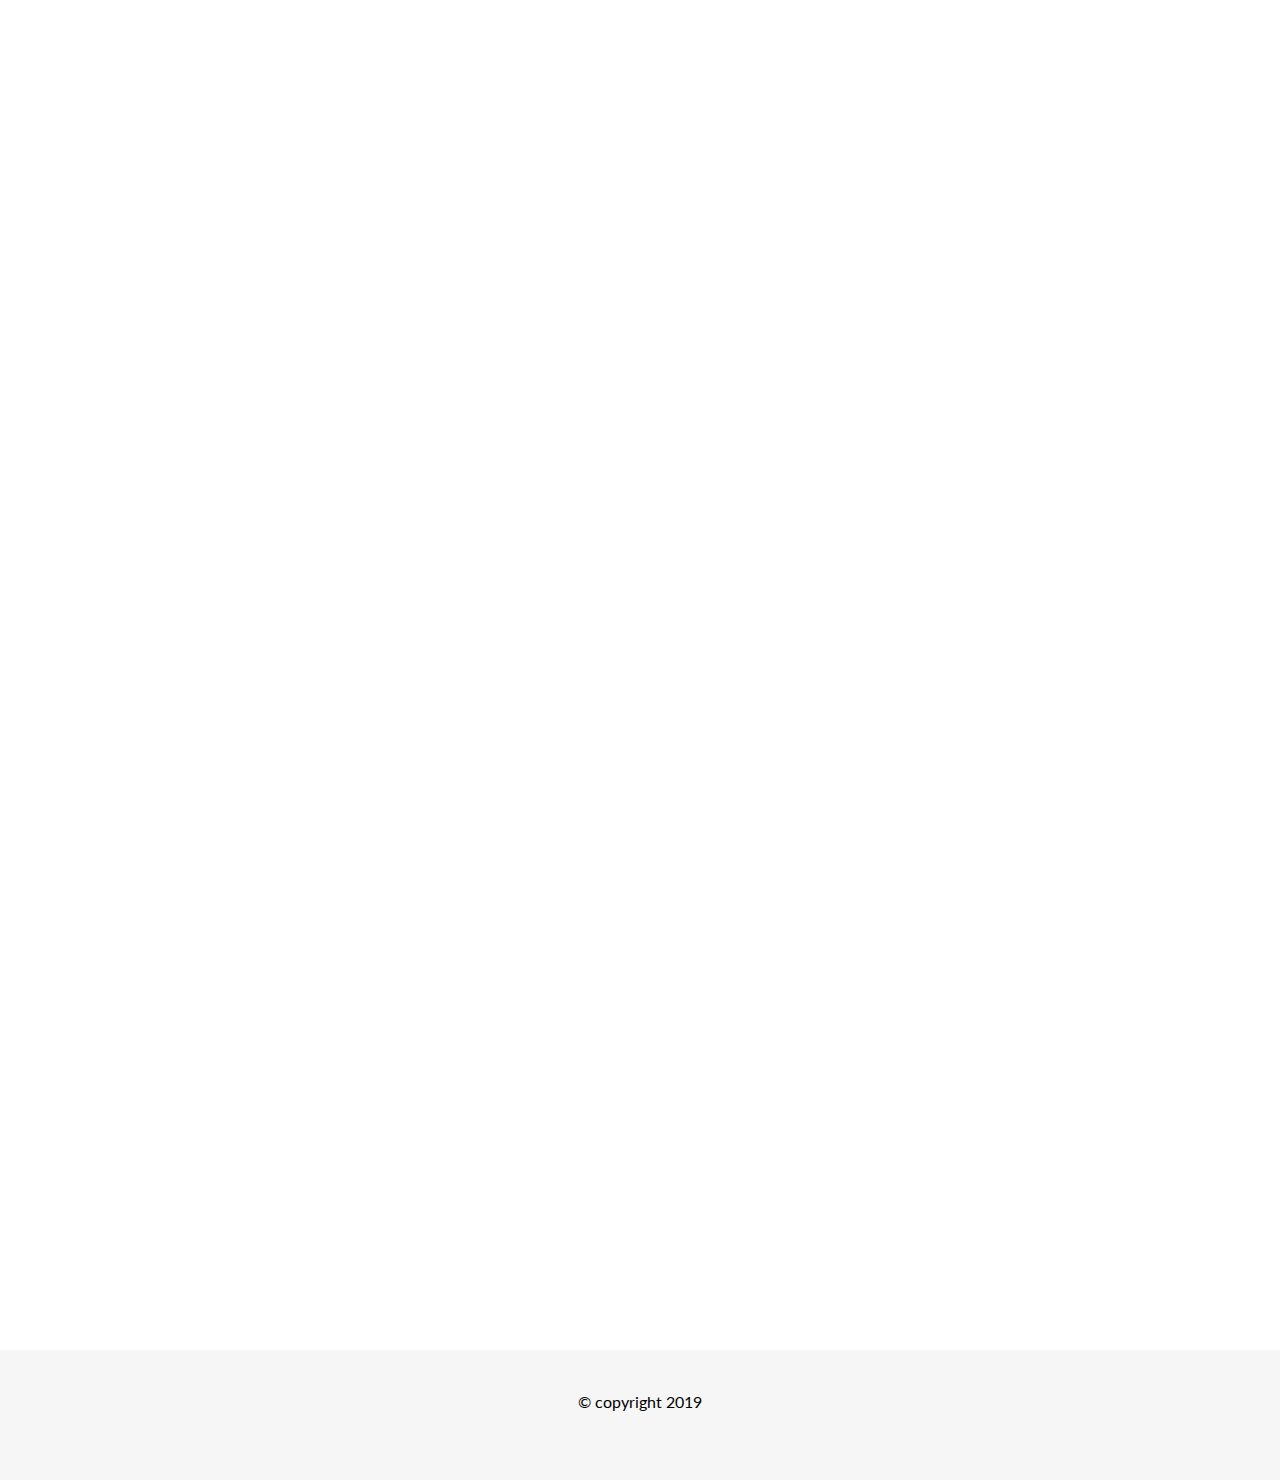
==== commit 738552dc: "Fixed a bug on the last subscribe button" ====
--- a/index.html
+++ b/index.html
@@ -156,15 +156,17 @@
           </div>
         </section>
 
+<!-- Subscribe section -->
         <section class="subscribe" data-aos="fade-in" data-aos-delay="100">
           <h2>Think no more and claim your free first month!</h2>
-          <a href="https://donor-management-lambda.netlify.com/login">
-           <div class="button">
-              <p>Subscribe</p>
-            </div>
-          </a>
+          <div class="button-container">
+            <a href="https://donor-management-lambda.netlify.com/login">
+              <div class="button">
+                <p>Subscribe</p>
+              </div>
+            </a>
+          </div>
         </section>
-
       </div>
 
       <footer>
--- a/CSS/index.css
+++ b/CSS/index.css
@@ -307,6 +307,7 @@
 .solution .solution-container .button {
   margin: 50px auto;
   margin-left: 0;
+  box-shadow: 5px 10px 8px #888888;
   width: 400px;
   height: 70px;
   padding-top: 20px;
@@ -341,6 +342,9 @@
 .solution .solution-container .small-image {
   text-align: right;
 }
+.solution .solution-container .small-image img {
+  box-shadow: 5px 10px 8px #888888;
+}
 @media (max-width: 1200px) {
   .solution .solution-container .small-image {
     text-align: center;
@@ -487,6 +491,9 @@
   margin-top: 40px;
   opacity: 1;
   animation: fadein 0.5s;
+}
+.customer-reviews .review img {
+  box-shadow: 5px 10px 8px #888888;
 }
 @media (max-width: 550px) {
   .customer-reviews .review {
@@ -552,11 +559,15 @@
 .subscribe {
   text-align: center;
   height: 300px;
-  align-content: center;
   padding-top: 100px;
 }
-.subscribe .button {
-  margin: 50px auto;
+.subscribe .button-container {
+  margin: 0 auto;
+  width: 400px;
+}
+.subscribe .button-container .button {
+  margin: 50px 0;
+  box-shadow: 5px 10px 8px #888888;
   width: 400px;
   height: 70px;
   padding-top: 20px;
@@ -569,7 +580,7 @@
   cursor: pointer;
 }
 @media (max-width: 550px) {
-  .subscribe .button {
+  .subscribe .button-container .button {
     width: 100%;
     height: 50px;
     padding-top: 10px;
@@ -583,7 +594,7 @@
     padding-bottom: 10px;
   }
 }
-.subscribe .button p {
+.subscribe .button-container .button p {
   font-size: 2rem;
   color: #FFFFFF;
   padding-bottom: 0px;
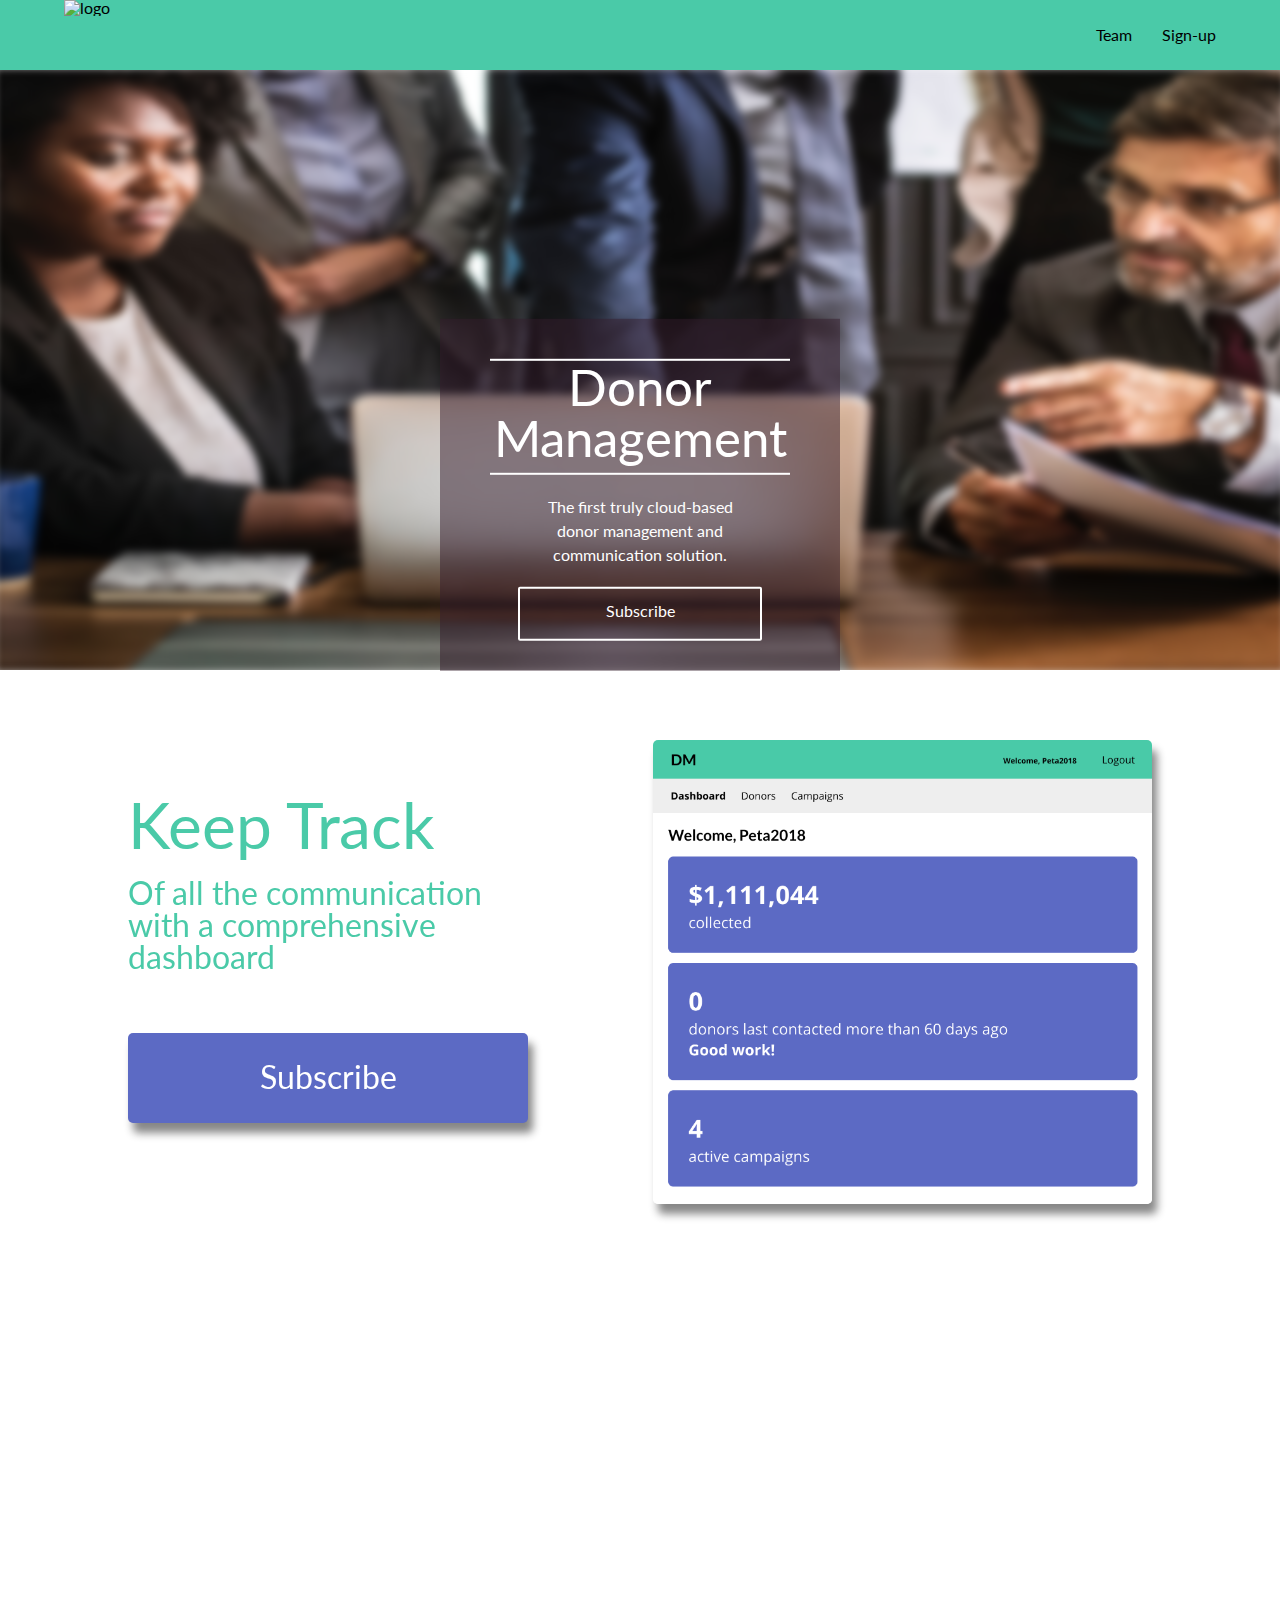
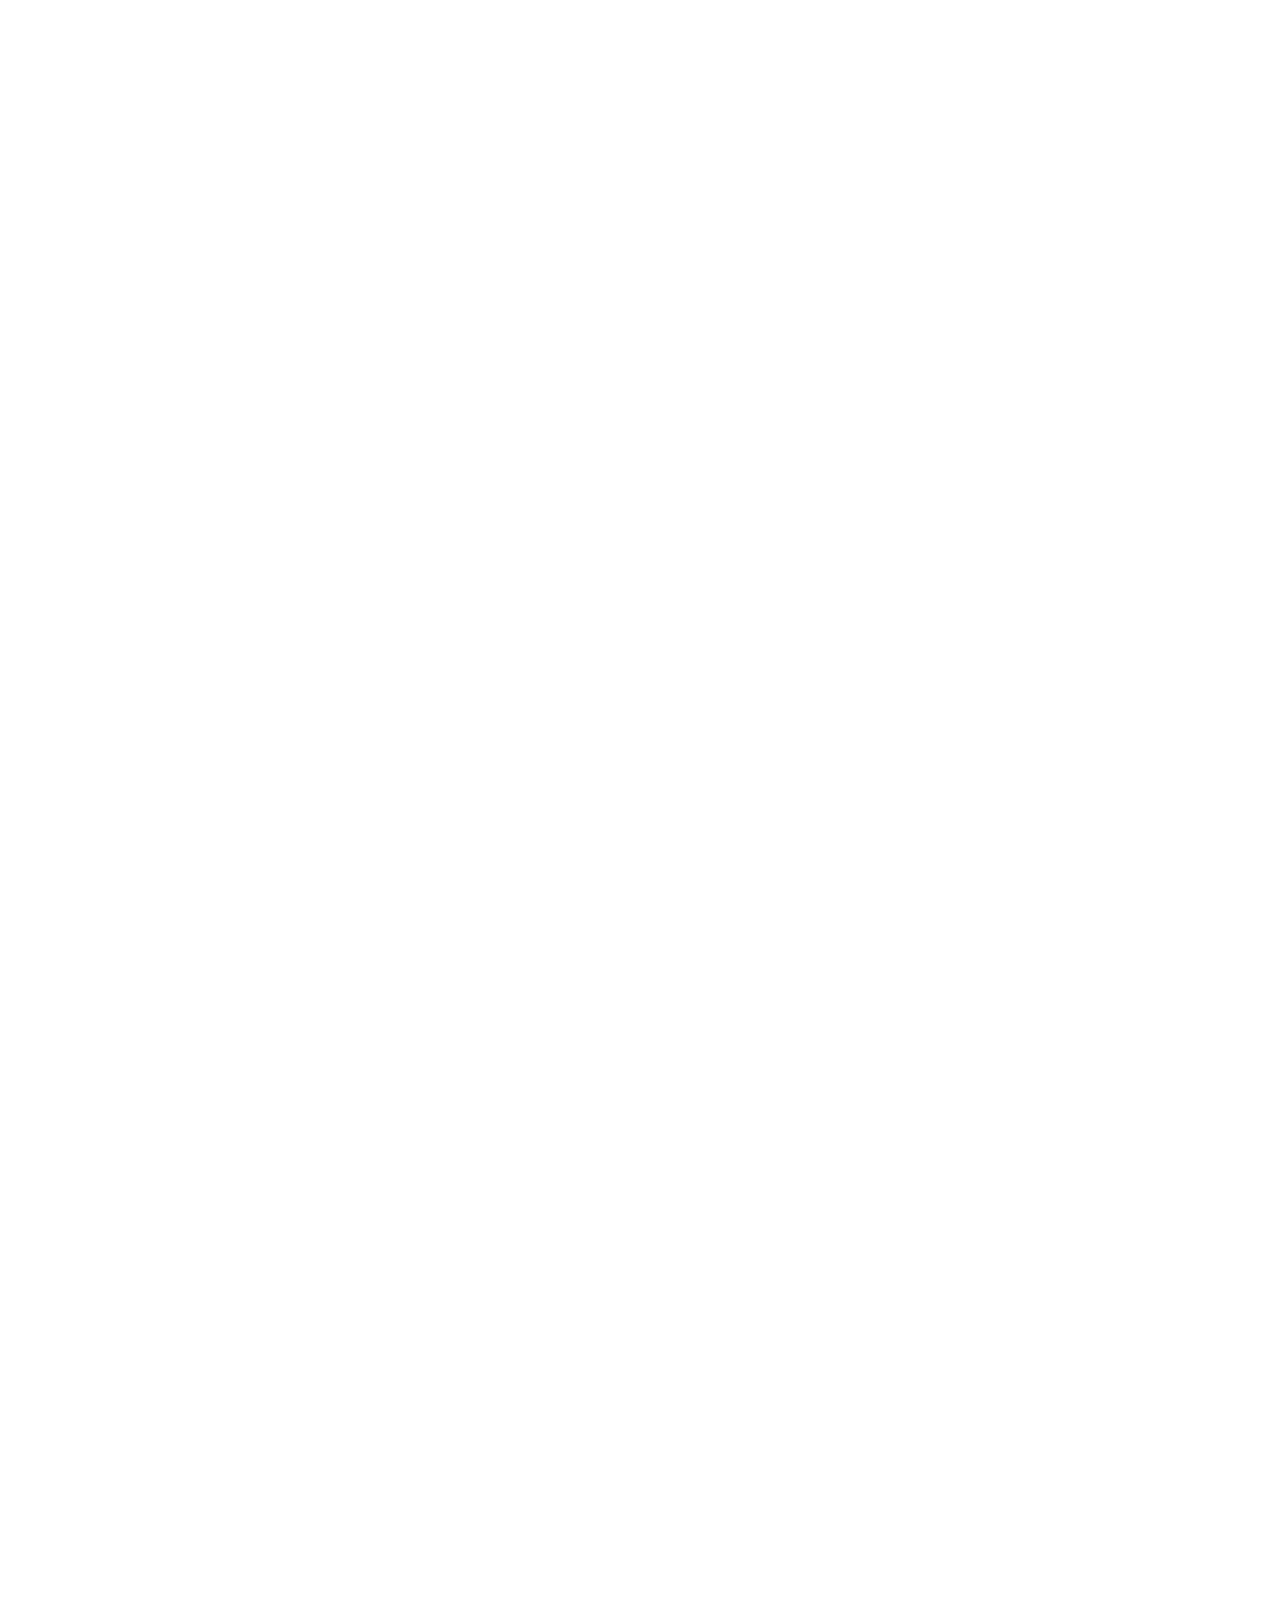
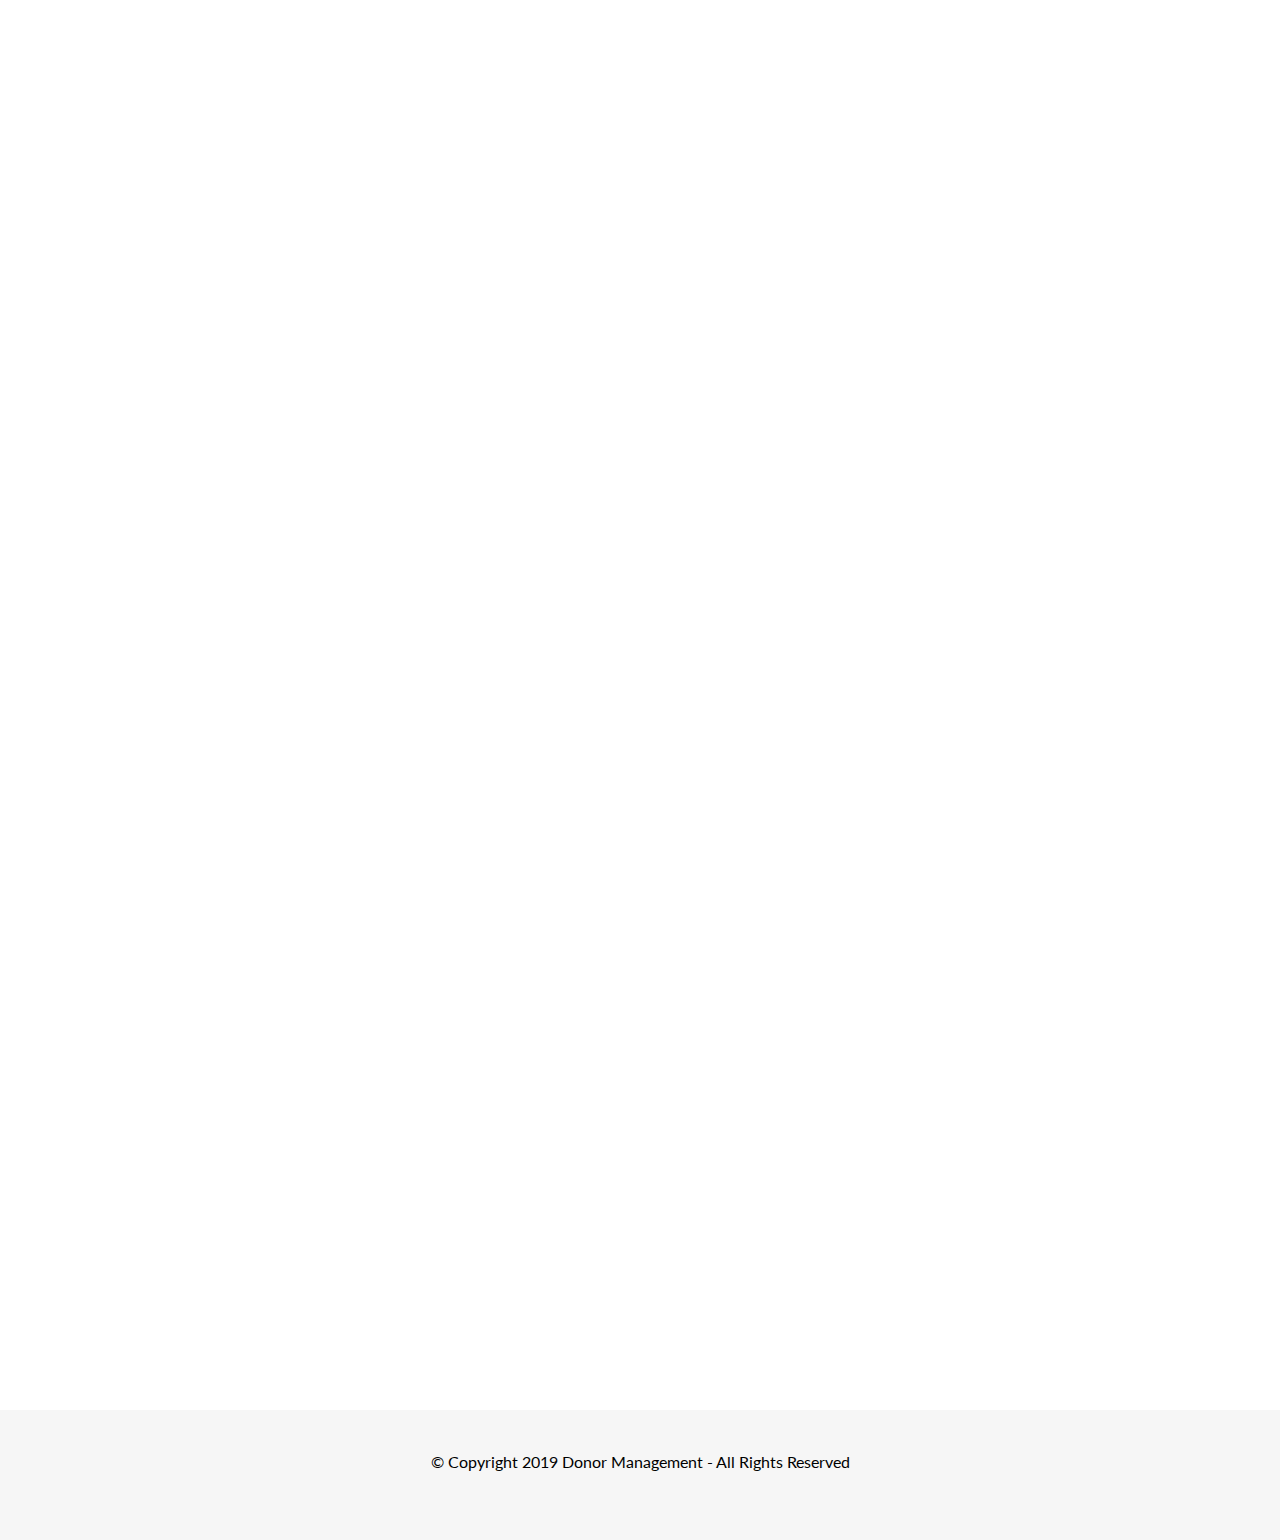
==== commit 4912a7c4: "Small bug fixes." ====
--- a/index.html
+++ b/index.html
@@ -19,7 +19,6 @@
       <div class="navbar">
         <div class="logo">
           <img href="index.html" src="assets/logo-black.png" alt="logo">
-          <!-- <h3>DM</h3> -->
         </div>
         
         <div class="nav-items">
@@ -170,7 +169,7 @@
       </div>
 
       <footer>
-          <div class="footer-content">
+        <div class="footer-content">
           <!-- <div class="contact">
             <i class="fab fa-facebook-f fa-2x"></i> 
             <i class="fab fa-twitter fa-2x"></i> 
@@ -179,7 +178,7 @@
           </div> -->
 
           <div class="copyright">
-            <p>&copy copyright 2019</p>
+            <p>&copy Copyright 2019 Donor Management - All Rights Reserved</p>
           </div>
         </div>
       </footer>
--- a/CSS/index.css
+++ b/CSS/index.css
@@ -168,7 +168,7 @@
   width: 100%;
   margin: 0 auto;
 }
-@media (max-width: 550px) {
+@media (max-width: 650px) {
   .container {
     width: 90%;
   }
@@ -186,14 +186,14 @@
   align-items: center;
   z-index: 100;
 }
-@media (max-width: 550px) {
+@media (max-width: 650px) {
 }
 .navbar nav {
   display: flex;
   width: 120px;
   justify-content: space-between;
 }
-@media (max-width: 550px) {
+@media (max-width: 650px) {
   .navbar nav {
     margin-bottom: 10px;
   }
@@ -208,7 +208,7 @@
   height: 70px;
   color: black;
 }
-@media (max-width: 550px) {
+@media (max-width: 650px) {
 }
 .logo h3 {
   color: black;
@@ -242,7 +242,10 @@
   padding-bottom: 20px;
   text-align: center;
 }
-@media (max-width: 550px) {
+@media (max-width: 650px) {
+  .img-container .img-text {
+    width: 300px;
+  }
 }
 .img-container .img-text h2 {
   color: #FFFFFF;
@@ -344,6 +347,7 @@
 }
 .solution .solution-container .small-image img {
   box-shadow: 5px 10px 8px #888888;
+  border-radius: 5px;
 }
 @media (max-width: 1200px) {
   .solution .solution-container .small-image {
@@ -371,7 +375,7 @@
   padding: 0 50px;
   margin: 30px 0;
 }
-@media (max-width: 550px) {
+@media (max-width: 750px) {
   .features .feature {
     display: flex;
     flex-direction: column;
@@ -393,9 +397,10 @@
   border-radius: 50%;
   margin: 0 30px;
 }
-@media (max-width: 550px) {
+@media (max-width: 650px) {
   .features .feature img {
     margin-bottom: 50px;
+    height: 200px;
   }
 }
 .features .feature-reverse {
@@ -404,7 +409,7 @@
   padding: 0 50px;
   margin: 30px 0;
 }
-@media (max-width: 550px) {
+@media (max-width: 750px) {
   .features .feature-reverse {
     display: flex;
     flex-direction: column-reverse;
@@ -426,9 +431,10 @@
   border-radius: 50%;
   margin: 0 30px;
 }
-@media (max-width: 550px) {
+@media (max-width: 650px) {
   .features .feature-reverse img {
     margin-bottom: 50px;
+    height: 200px;
   }
 }
 .features .feature-container {
@@ -438,7 +444,7 @@
   justify-content: space-evenly;
   flex-wrap: wrap;
 }
-@media (max-width: 550px) {
+@media (max-width: 650px) {
   .features .feature-container {
     flex-direction: column;
   }
@@ -449,7 +455,7 @@
   border-radius: 50%;
   margin: 20px 0;
 }
-@media (max-width: 550px) {
+@media (max-width: 650px) {
   .features .feature-container .track {
     width: 100%;
   }
@@ -476,10 +482,15 @@
   }
 }
 .customer-reviews {
-  padding: 40px;
+  padding-bottom: 80px;
   padding-top: 100px;
   text-align: center;
-  height: 400px;
+  height: 420px;
+}
+@media (max-width: 600px) {
+  .customer-reviews {
+    height: 550px;
+  }
 }
 .customer-reviews h2 {
   color: #4ACAA8;
@@ -492,10 +503,7 @@
   opacity: 1;
   animation: fadein 0.5s;
 }
-.customer-reviews .review img {
-  box-shadow: 5px 10px 8px #888888;
-}
-@media (max-width: 550px) {
+@media (max-width: 650px) {
   .customer-reviews .review {
     width: 100%;
   }
@@ -506,6 +514,8 @@
 .customer-reviews img {
   width: 150px;
   border-radius: 50%;
+  box-shadow: 5px 10px 8px #888888;
+  margin-bottom: 10px;
 }
 .customer-reviews .about {
   font-size: 1rem;
@@ -531,7 +541,7 @@
   flex-wrap: wrap;
   justify-content: space-around;
 }
-@media (max-width: 550px) {
+@media (max-width: 650px) {
   .faqs .faq-container {
     flex-direction: column;
   }
@@ -543,7 +553,7 @@
   margin-bottom: 40px;
   color: black;
 }
-@media (max-width: 550px) {
+@media (max-width: 650px) {
   .faqs .faq-container .faq {
     width: 100%;
   }
@@ -564,6 +574,11 @@
 .subscribe .button-container {
   margin: 0 auto;
   width: 400px;
+}
+@media (max-width: 650px) {
+  .subscribe .button-container {
+    width: 100%;
+  }
 }
 .subscribe .button-container .button {
   margin: 50px 0;
@@ -579,7 +594,7 @@
   color: #FFFFFF;
   cursor: pointer;
 }
-@media (max-width: 550px) {
+@media (max-width: 650px) {
   .subscribe .button-container .button {
     width: 100%;
     height: 50px;
@@ -605,7 +620,7 @@
   padding: 20px 0;
   padding-top: 40px;
 }
-@media (max-width: 550px) {
+@media (max-width: 650px) {
   footer {
     margin-top: 50px;
   }
@@ -621,7 +636,7 @@
   margin: 20px auto;
   margin-top: 40px;
 }
-@media (max-width: 550px) {
+@media (max-width: 650px) {
   .footer-content .contact {
     width: 60%;
   }
@@ -633,7 +648,7 @@
   background-color: #F6F6F6;
   padding-top: 100px;
 }
-@media (max-width: 550px) {
+@media (max-width: 650px) {
   .team {
     text-align: center;
   }
@@ -645,7 +660,7 @@
 .team h3 {
   margin: 0 auto 20px 18%;
 }
-@media (max-width: 550px) {
+@media (max-width: 650px) {
   .team h3 {
     margin: auto;
   }
@@ -655,7 +670,7 @@
   display: flex;
   background-color: #F6F6F6;
 }
-@media (max-width: 550px) {
+@media (max-width: 650px) {
   .team .team-member {
     flex-direction: column;
   }
@@ -663,7 +678,7 @@
 .team .team-member h3 {
   margin-left: 0;
 }
-@media (max-width: 550px) {
+@media (max-width: 650px) {
   .team .team-member h3 {
     margin-bottom: 20px;
   }
@@ -677,12 +692,12 @@
   border-radius: 50%;
   margin-right: 3%;
 }
-@media (max-width: 550px) {
+@media (max-width: 650px) {
   .team .team-member img {
     margin: 30px auto;
   }
 }
-@media (max-width: 550px) {
+@media (max-width: 650px) {
   .team .team-member p {
     margin-bottom: 20px;
   }
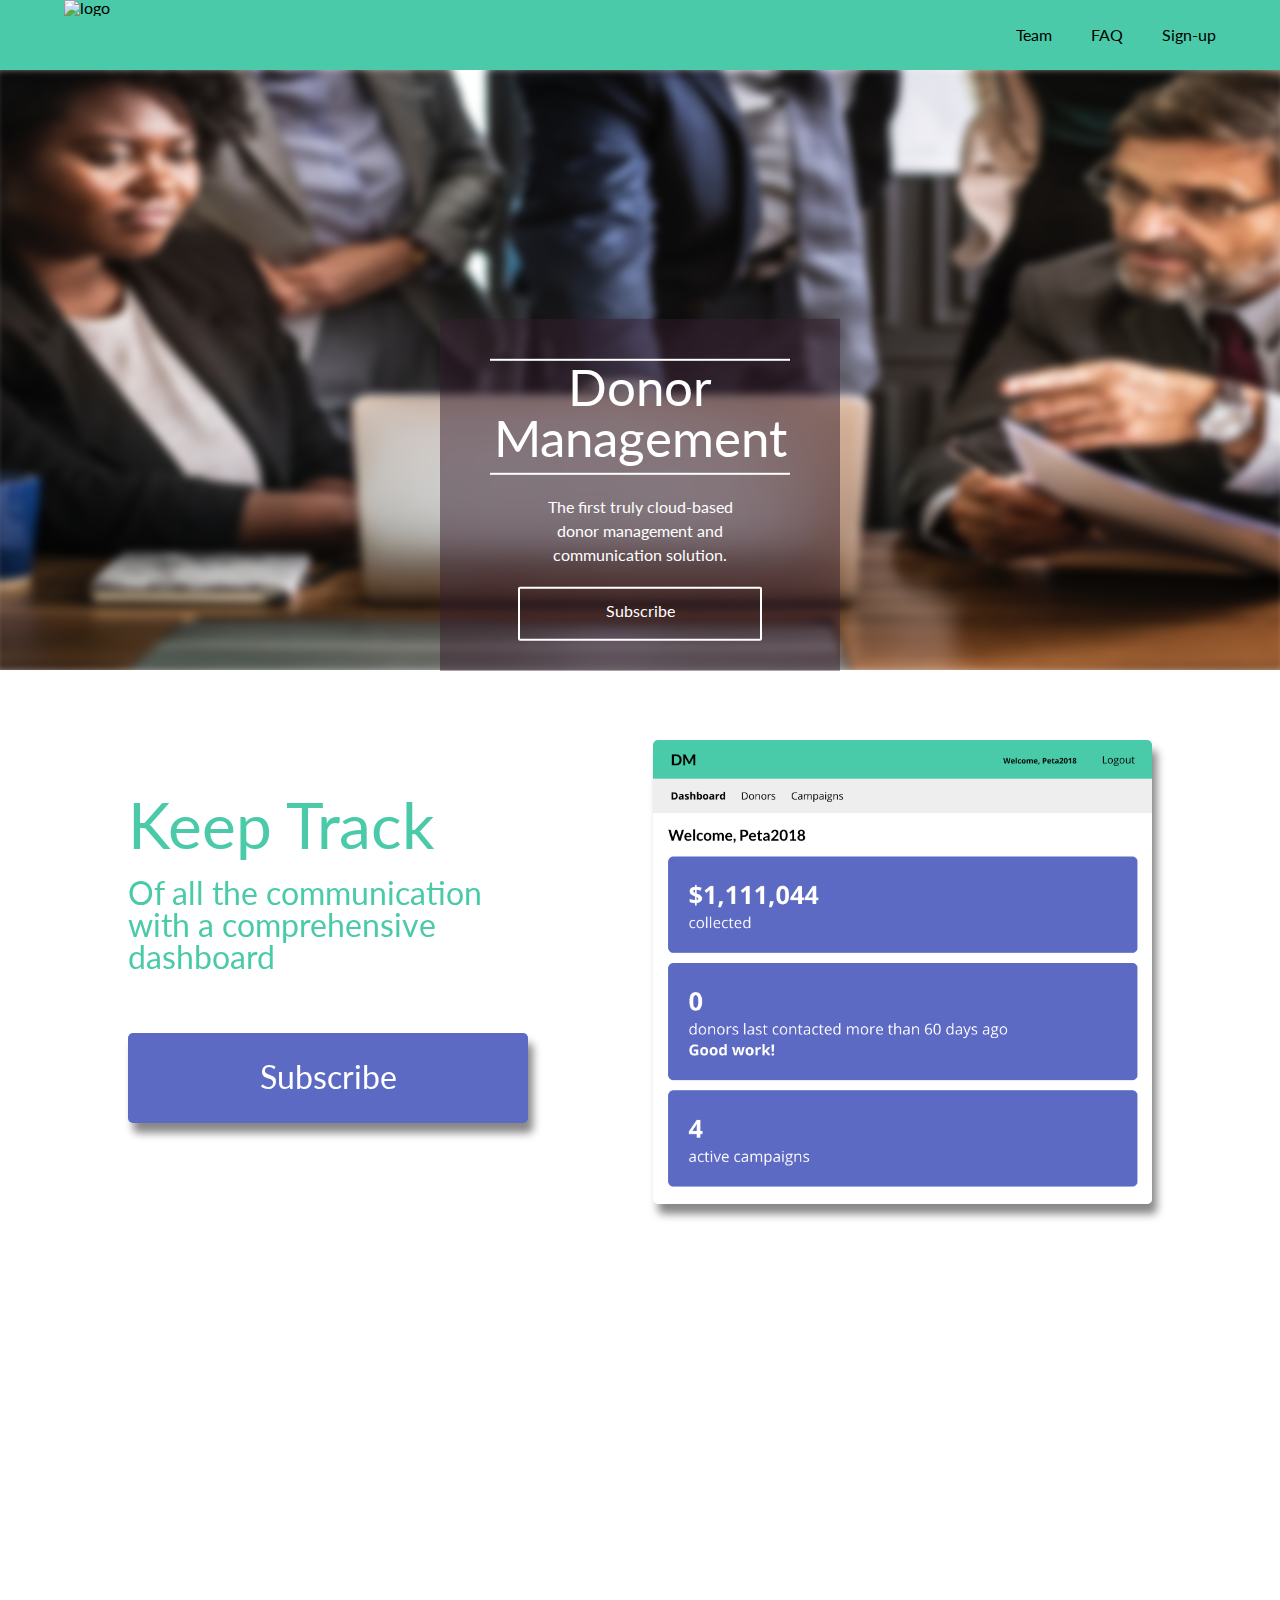
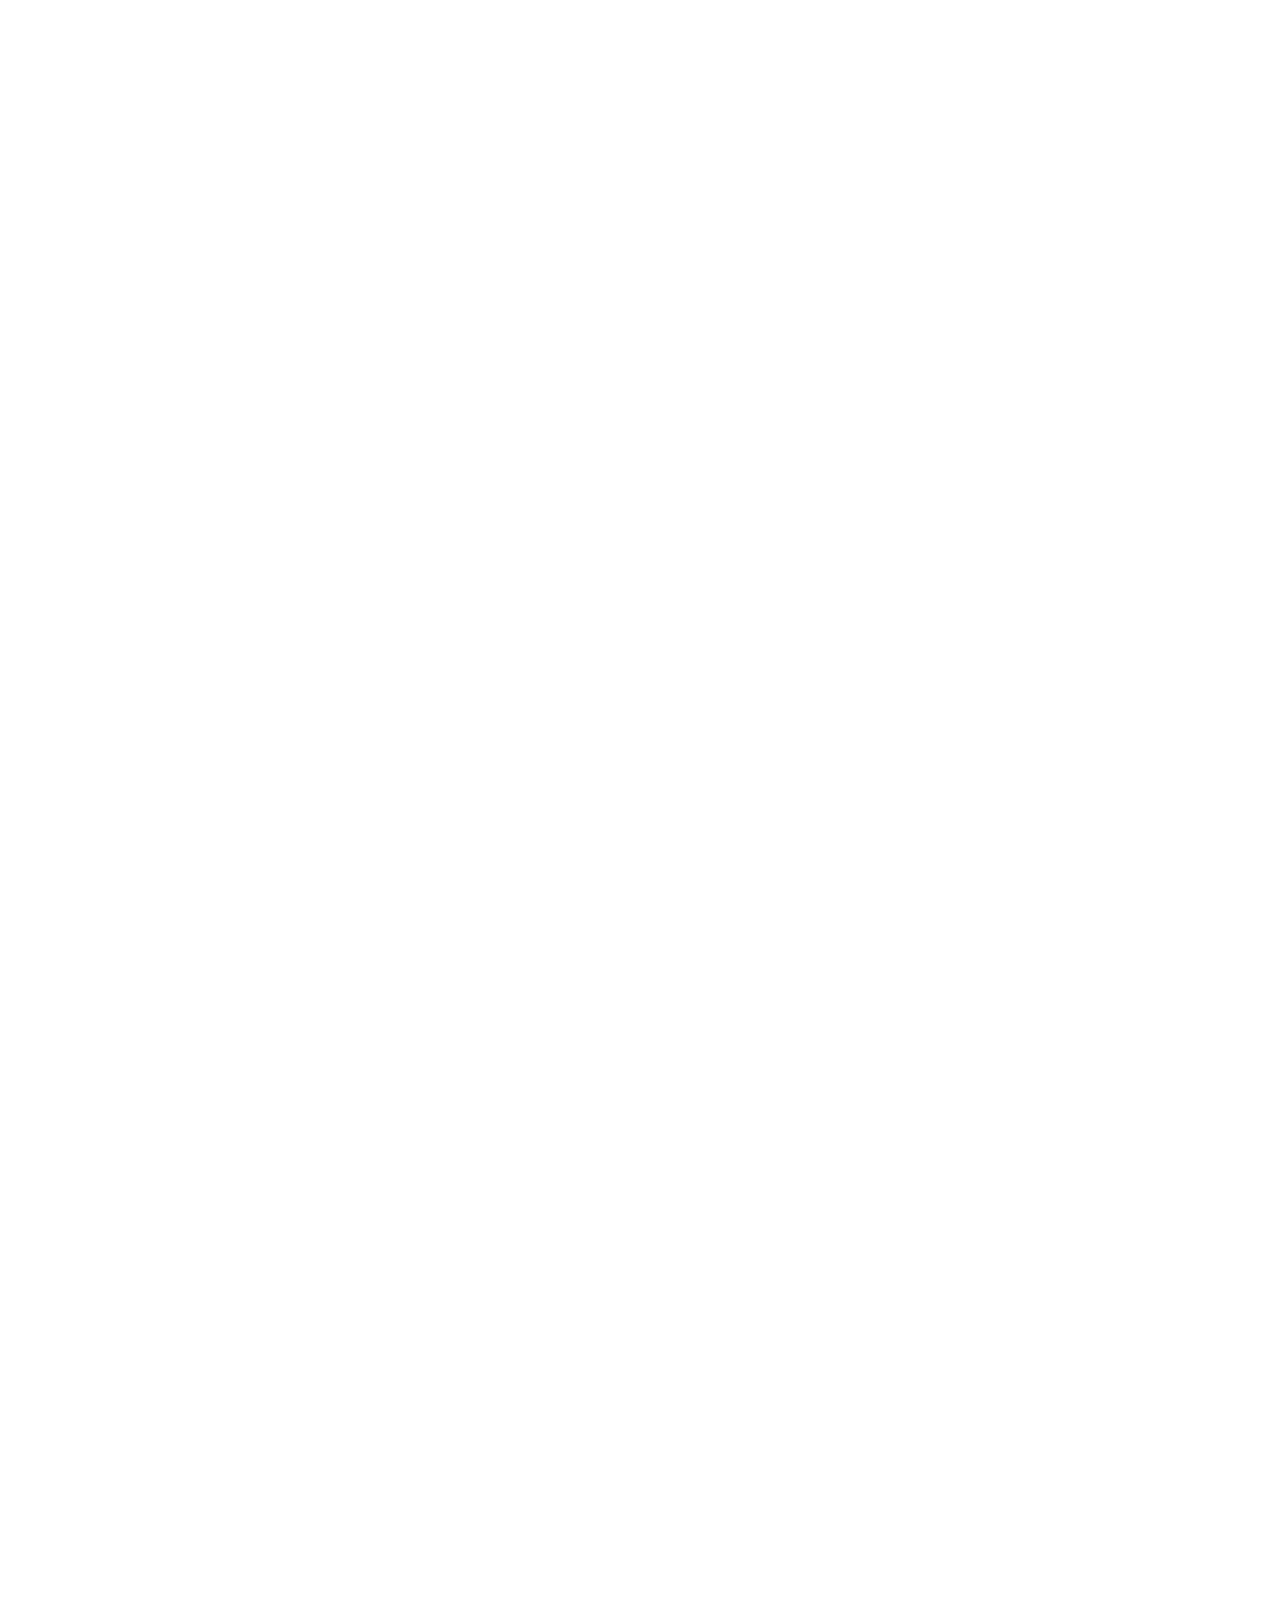
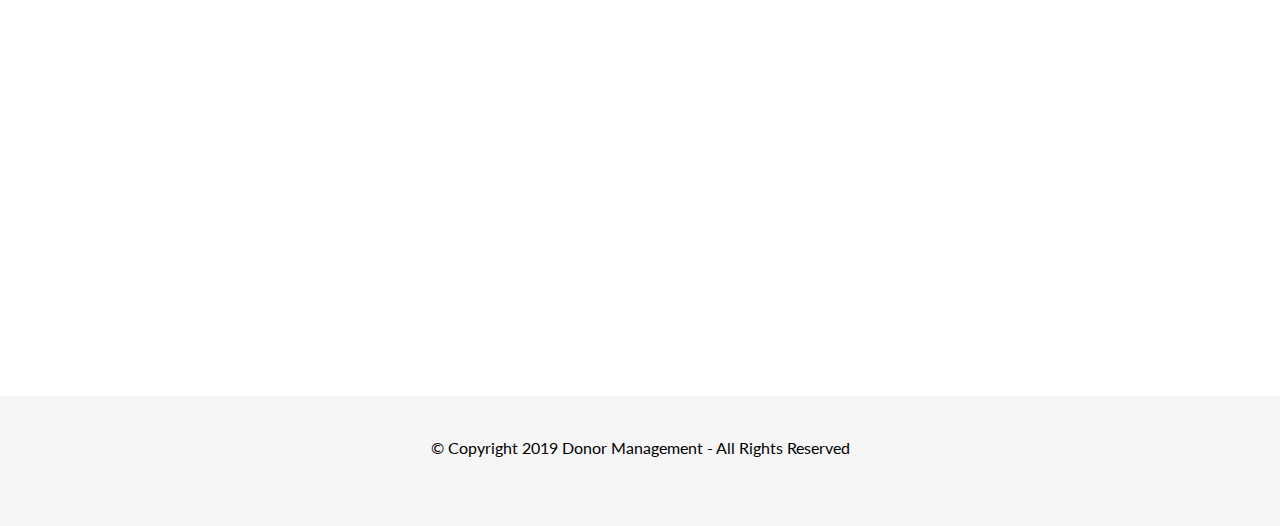
==== commit 07c798f5: "Add a separate faq page." ====
--- a/index.html
+++ b/index.html
@@ -24,6 +24,7 @@
         <div class="nav-items">
           <nav>
             <a href="team/team.html">Team</a>
+            <a href="faq/faq.html">FAQ</a>
             <a href="https://donor-management-lambda.netlify.com/login">Sign-up</a>
           </nav>
         </div>
@@ -124,37 +125,6 @@
           </div>
         </section>
 
-<!-- FAQs section -->
-        <section class="faqs" data-aos="fade-in" data-aos-delay="100">
-          <h2>FAQ</h2>
-          <div class="faq-container">
-            <div class="faq">
-              <p class="question">What is Donor Management (DM)?</p>
-              <p class="answer">DM is a cloud-based application designed to make your fund-raising smarter and faster by centralizing donor information and logging their interactions with you.</p>
-            </div>
-            <div class="faq">
-                <p class="question">How DM can help us in fund-raising?</p>
-                <p class="answer">DM helps you keep track of all your customer information and interactions in a single place. Log calls, respond to hot leads, work opportunities, and check dashboards no matter where you are.</p>
-            </div>
-            <div class="faq">
-                <p class="question">Is my organization to small to use DM?</p>
-                <p class="answer">DM is a cloud-based, software-as-a-service (SaaS) model, so the software scales easily to accommodate every organization size, from individual fund-raisers to global fund-raisers.</p>
-            </div>
-            <div class="faq">
-                <p class="question">Does DM work on my mobile device?</p>
-                <p class="answer">Yes. Our DM web app is supported on mobile devices through a web browser with internet connection.</p>
-            </div>
-            <div class="faq">
-                <p class="question">How secure is my data on DM's servers?</p>
-                <p class="answer">DM is built on a robust and flexible security architecture trusted by companies around the world, including those in the most heavily regulated industries — from financial services, to healthcare, to the government.</p>
-            </div>
-            <div class="faq">
-                <p class="question">How long is the DM setup process?</p>
-                <p class="answer">The time it takes to configure DM differs depending on your use case, yet compared to non-cloud-based applications, setup is a breeze. And for less complicated campaigns, you can be up and running in a matter of minutes.</p>
-            </div>
-          </div>
-        </section>
-
 <!-- Subscribe section -->
         <section class="subscribe" data-aos="fade-in" data-aos-delay="100">
           <h2>Think no more and claim your free first month!</h2>
--- a/CSS/index.css
+++ b/CSS/index.css
@@ -190,7 +190,7 @@
 }
 .navbar nav {
   display: flex;
-  width: 120px;
+  width: 200px;
   justify-content: space-between;
 }
 @media (max-width: 650px) {
@@ -396,6 +396,7 @@
   height: 250px;
   border-radius: 50%;
   margin: 0 30px;
+  filter: grayscale(100%);
 }
 @media (max-width: 650px) {
   .features .feature img {
@@ -430,6 +431,7 @@
   height: 250px;
   border-radius: 50%;
   margin: 0 30px;
+  filter: grayscale(100%);
 }
 @media (max-width: 650px) {
   .features .feature-reverse img {
@@ -691,6 +693,7 @@
   height: 200px;
   border-radius: 50%;
   margin-right: 3%;
+  box-shadow: 5px 10px 8px #888888;
 }
 @media (max-width: 650px) {
   .team .team-member img {
@@ -705,3 +708,57 @@
 .team .team-member a {
   text-decoration: none;
 }
+.faq-container {
+  padding: 60px 20%;
+  background-color: #F6F6F6;
+}
+@media (max-width: 650px) {
+  .faq-container {
+    padding: 30px 10%;
+  }
+}
+.faq-content {
+  margin-bottom: 40px;
+}
+.accordion {
+  background-color: #FFFFFF;
+}
+.accordion .panel {
+  padding: 30px;
+  border: 1px solid #F6F6F6;
+  display: flex;
+  flex-direction: column;
+  align-content: space-between;
+}
+.accordion .panel .panel-bar {
+  display: flex;
+  align-items: center;
+}
+.accordion .panel .panel-bar h3 {
+  font-weight: lighter;
+  padding-bottom: 0px;
+}
+.accordion .panel .panel-bar .panel-buttons {
+  margin-right: 20px;
+}
+.accordion .panel .panel-bar .panel-buttons button {
+  cursor: pointer;
+  width: 30px;
+  height: 30px;
+  border-radius: 50%;
+  background-color: #F6F6F6;
+  border: none;
+}
+.accordion .panel .panel-bar .panel-buttons button:focus {
+  outline: 0;
+}
+.accordion .panel .panel-bar .panel-buttons .hide-btn {
+  display: none;
+}
+.accordion .panel .panel-content {
+  height: 0px;
+  overflow: hidden;
+  margin-left: 57px;
+  margin-top: 0px;
+  transition: height 0.5s, margin-top 0.5s ease-in-out;
+}
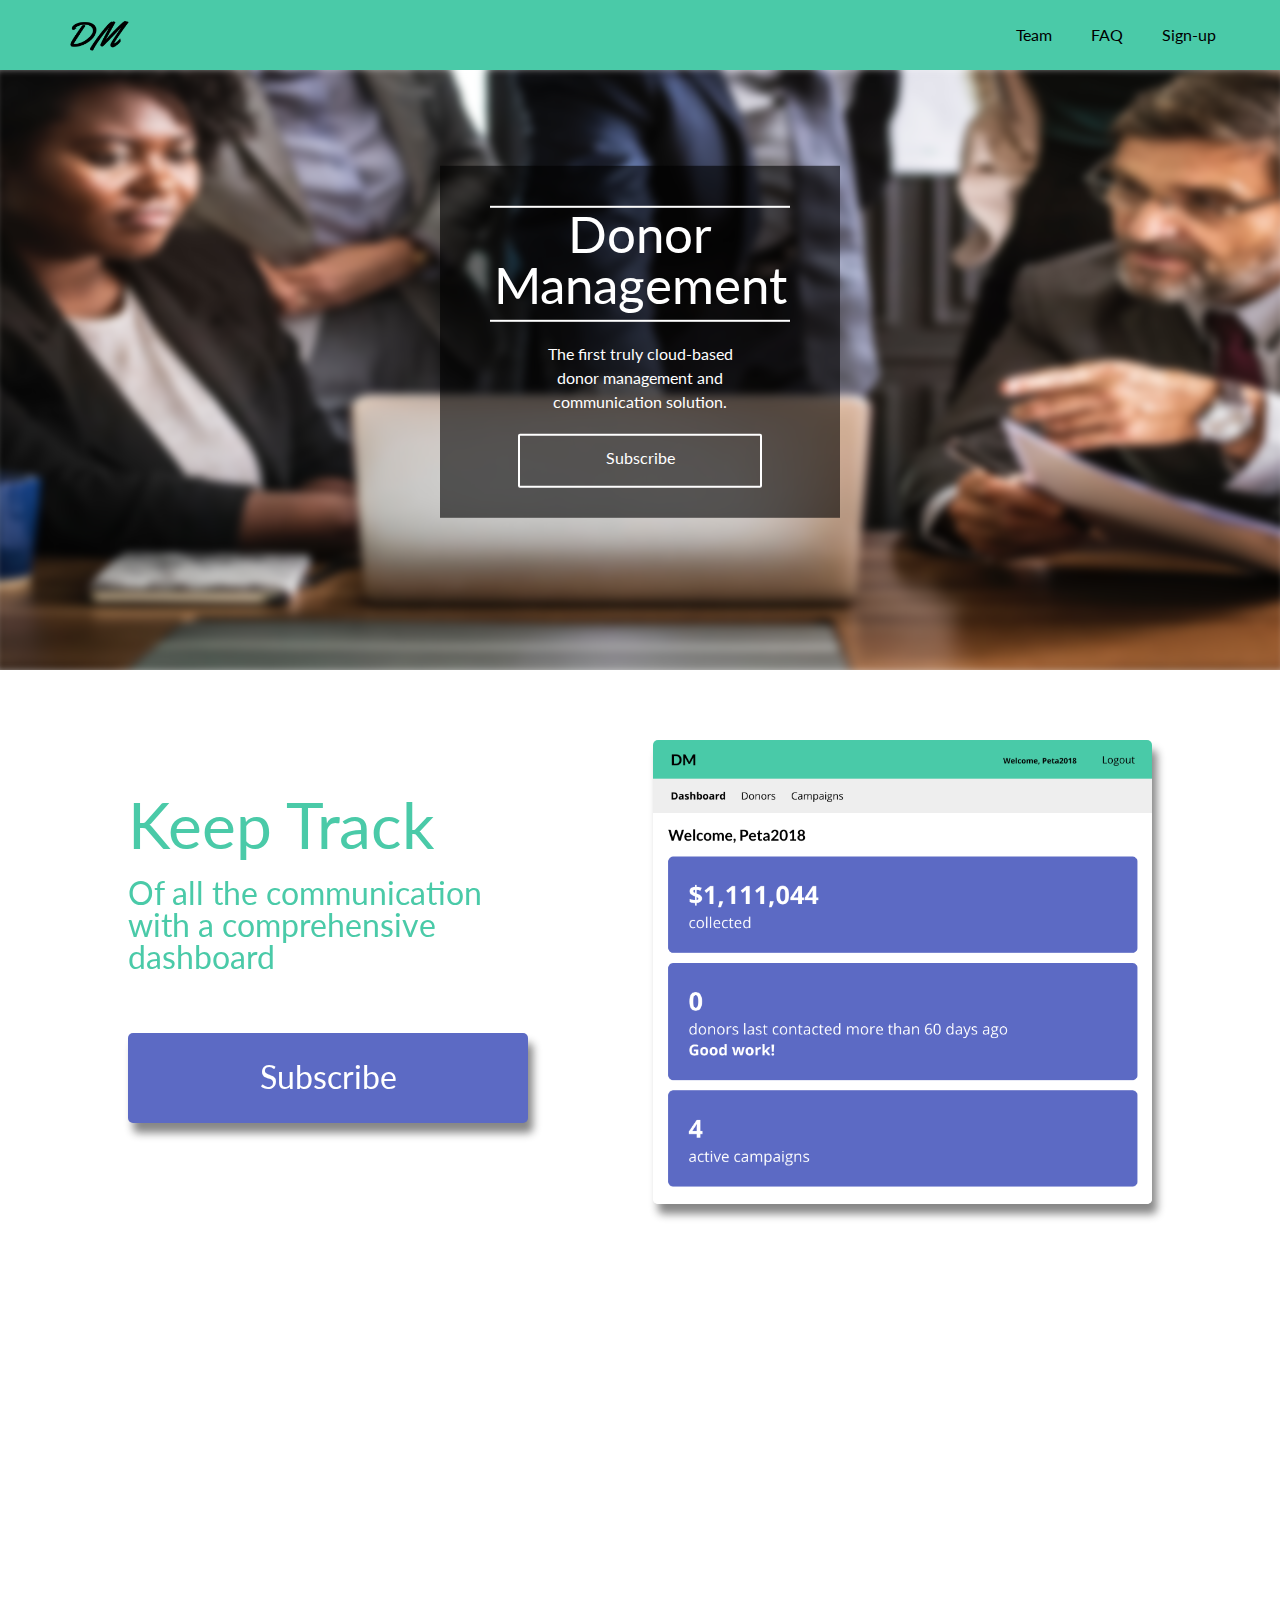
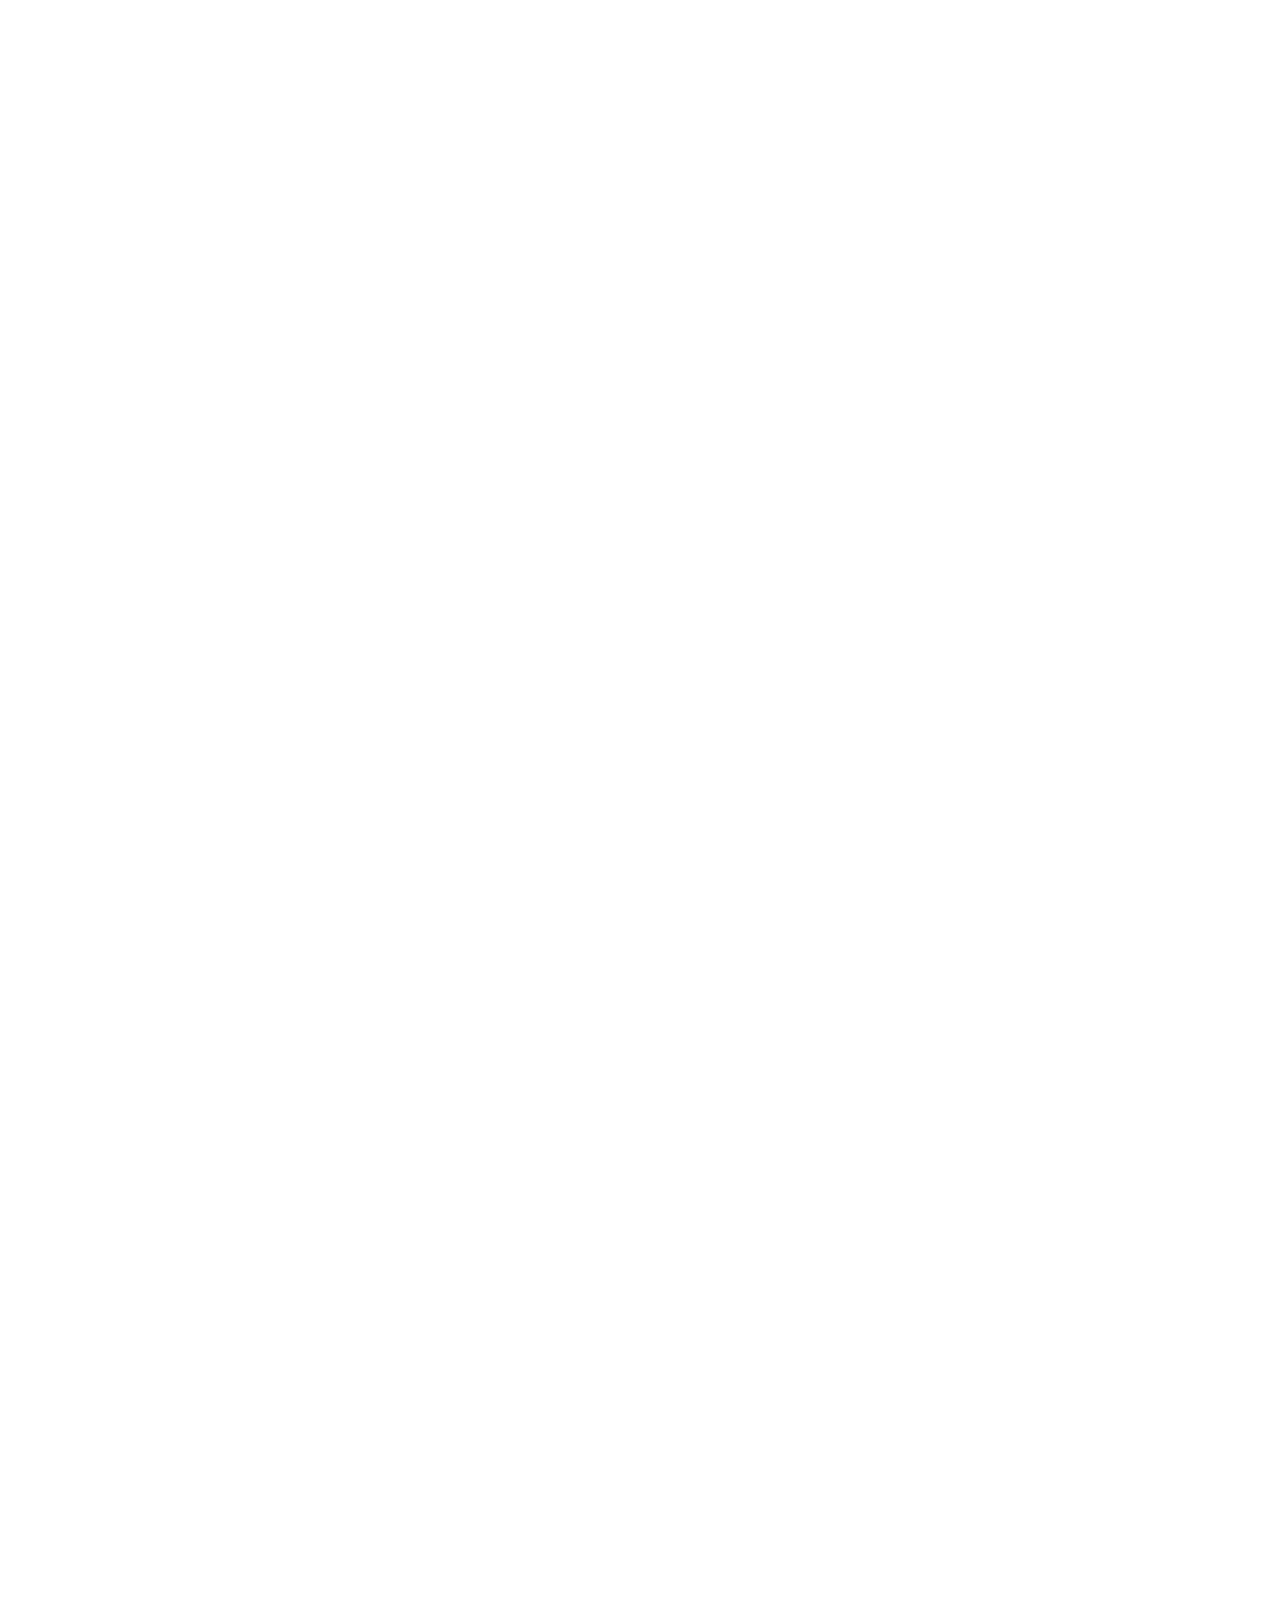
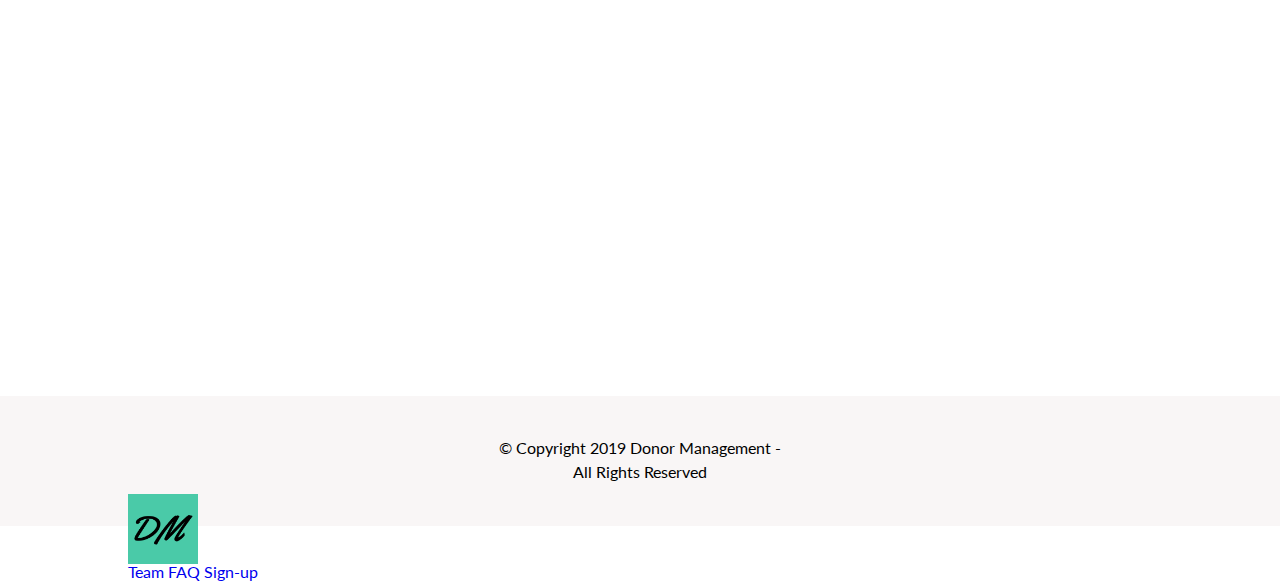
==== commit c28b143c: "Added links to logos." ====
--- a/index.html
+++ b/index.html
@@ -18,7 +18,7 @@
     <div class="container">
       <div class="navbar">
         <div class="logo">
-          <img href="index.html" src="assets/logo-black.png" alt="logo">
+          <a href="index.html"><img src="assets/logo-black.png" alt="logo"></a>
         </div>
         
         <div class="nav-items">
@@ -30,24 +30,24 @@
         </div>
       </div>
 
-<!-- Header image and text -->
-      <header>
-        <div class="img-container">
-          <img src="assets/header-image.jpg" alt="">
-          <div class="img-text">
-            <h2>Donor Management</h2>
-            <p>The first truly cloud-based <br> donor management and <br> communication solution.</p>
-            <a href="https://donor-management-lambda.netlify.com/login">
-              <div class="button">
-                <p>Subscribe</p>
-              </div>
-            </a>
-          </div>
+    <!-- Header image and text -->
+    <header>
+      <div class="img-container">
+        <img src="assets/header-image.jpg" alt="">
+        <div class="img-text">
+          <h2>Donor Management</h2>
+          <p>The first truly cloud-based <br> donor management and <br> communication solution.</p>
+          <a href="https://donor-management-lambda.netlify.com/login">
+            <div class="button">
+              <p>Subscribe</p>
+            </div>
+          </a>
         </div>
-      </header>
+      </div>
+    </header>
 
-<!-- MAIN BODY ANND CONTENT OF THE PAGE -->
-<!-- Solution section -->
+      <!-- MAIN BODY ANND CONTENT OF THE PAGE -->
+      <!-- Solution section -->
       <div class="main-content">
         <section class="solution" data-aos="fade-in" data-aos-delay="100">
           <div class="solution-container">
@@ -66,7 +66,7 @@
           </div>
         </section>
 
-<!-- features section -->
+        <!-- features section -->
         <section class="features" data-aos="fade-in" data-aos-delay="100">
           <div class="feature-container">
             <div class="feature">
@@ -100,9 +100,9 @@
           </div>
         </section>
 
-<!-- Customer reviews section -->
+        <!-- Customer reviews section -->
         <section class="customer-reviews" data-aos="fade-in" data-aos-delay="100">
-          <h2>What our customers say about us? <h2>
+          <h2>What do our customers say about us? <h2>
           <div class="review">
             <img src="assets/reviewer1.jpeg" alt="">
             <p class="about">Frank Murray <br> Executive Director of Murray Foundation</p>
@@ -125,7 +125,7 @@
           </div>
         </section>
 
-<!-- Subscribe section -->
+        <!-- Subscribe section -->
         <section class="subscribe" data-aos="fade-in" data-aos-delay="100">
           <h2>Think no more and claim your free first month!</h2>
           <div class="button-container">
@@ -140,16 +140,20 @@
 
       <footer>
         <div class="footer-content">
-          <!-- <div class="contact">
-            <i class="fab fa-facebook-f fa-2x"></i> 
-            <i class="fab fa-twitter fa-2x"></i> 
-            <i class="fab fa-linkedin-in fa-2x"></i>
-            <i class="fab fa-instagram fa-2x"></i> 
-          </div> -->
-
           <div class="copyright">
-            <p>&copy Copyright 2019 Donor Management - All Rights Reserved</p>
+            <p>&copy Copyright 2019 Donor Management -<br> All Rights Reserved</p>
           </div>
+            <div class="logo">
+              <a href="index.html"><img src="assets/logo-black.png" alt="logo"></a>
+            </div>
+            
+            <div class="nav-items">
+              <nav>
+                <a href="team/team.html">Team</a>
+                <a href="faq/faq.html">FAQ</a>
+                <a href="https://donor-management-lambda.netlify.com/login">Sign-up</a>
+              </nav>
+            </div>
         </div>
       </footer>
     </div>
--- a/CSS/index.css
+++ b/CSS/index.css
@@ -231,11 +231,10 @@
 }
 .img-container .img-text {
   color: #FFFFFF;
-  position: absolute;
+  position: relative;
   width: 400px;
-  background-color: black;
-  background: rgba(52, 27, 43, 0.5);
-  top: 55%;
+  background: rgba(0, 0, 0, 0.6);
+  bottom: 55%;
   left: 50%;
   transform: translate(-50%, -50%);
   padding-top: 20px;
@@ -379,6 +378,7 @@
   .features .feature {
     display: flex;
     flex-direction: column;
+    padding: 0 20px;
   }
 }
 .features .feature .text {
@@ -395,13 +395,16 @@
   width: 250px;
   height: 250px;
   border-radius: 50%;
+  object-fit: cover;
   margin: 0 30px;
   filter: grayscale(100%);
 }
 @media (max-width: 650px) {
   .features .feature img {
     margin-bottom: 50px;
-    height: 200px;
+    margin-right: auto;
+    margin-left: auto;
+    height: 250px;
   }
 }
 .features .feature-reverse {
@@ -414,6 +417,7 @@
   .features .feature-reverse {
     display: flex;
     flex-direction: column-reverse;
+    padding: 0 20px;
   }
 }
 .features .feature-reverse .text {
@@ -436,7 +440,7 @@
 @media (max-width: 650px) {
   .features .feature-reverse img {
     margin-bottom: 50px;
-    height: 200px;
+    height: 250px;
   }
 }
 .features .feature-container {
@@ -526,52 +530,12 @@
   font-size: 1.3rem;
   color: #777777;
 }
-/* ---------- Styling for FAQ section ---------- */
-.faqs {
-  text-align: center;
-  background-color: #4ACAA8;
-  padding-top: 30px;
-  padding-bottom: 30px;
-}
-.faqs h2 {
-  color: #FFFFFF;
-}
-.faqs .faq-container {
-  width: 80%;
-  display: flex;
-  margin: 0 auto;
-  flex-wrap: wrap;
-  justify-content: space-around;
-}
-@media (max-width: 650px) {
-  .faqs .faq-container {
-    flex-direction: column;
-  }
-}
-.faqs .faq-container .faq {
-  width: 40%;
-  text-align: left;
-  margin-top: 40px;
-  margin-bottom: 40px;
-  color: black;
-}
-@media (max-width: 650px) {
-  .faqs .faq-container .faq {
-    width: 100%;
-  }
-}
-.faqs .faq-container .faq p {
-  font-size: 1.3rem;
-}
-.faqs .faq-container .question {
-  font-weight: bold;
-  font-style: italic;
-}
 /* ---------- Styling for subscribe section ---------- */
 .subscribe {
   text-align: center;
   height: 300px;
   padding-top: 100px;
+  background-color: #F6F6F6;
 }
 .subscribe .button-container {
   margin: 0 auto;
@@ -618,7 +582,7 @@
 }
 footer {
   height: 70px;
-  background-color: #F6F6F6;
+  background-color: #F9F6F6;
   padding: 20px 0;
   padding-top: 40px;
 }
